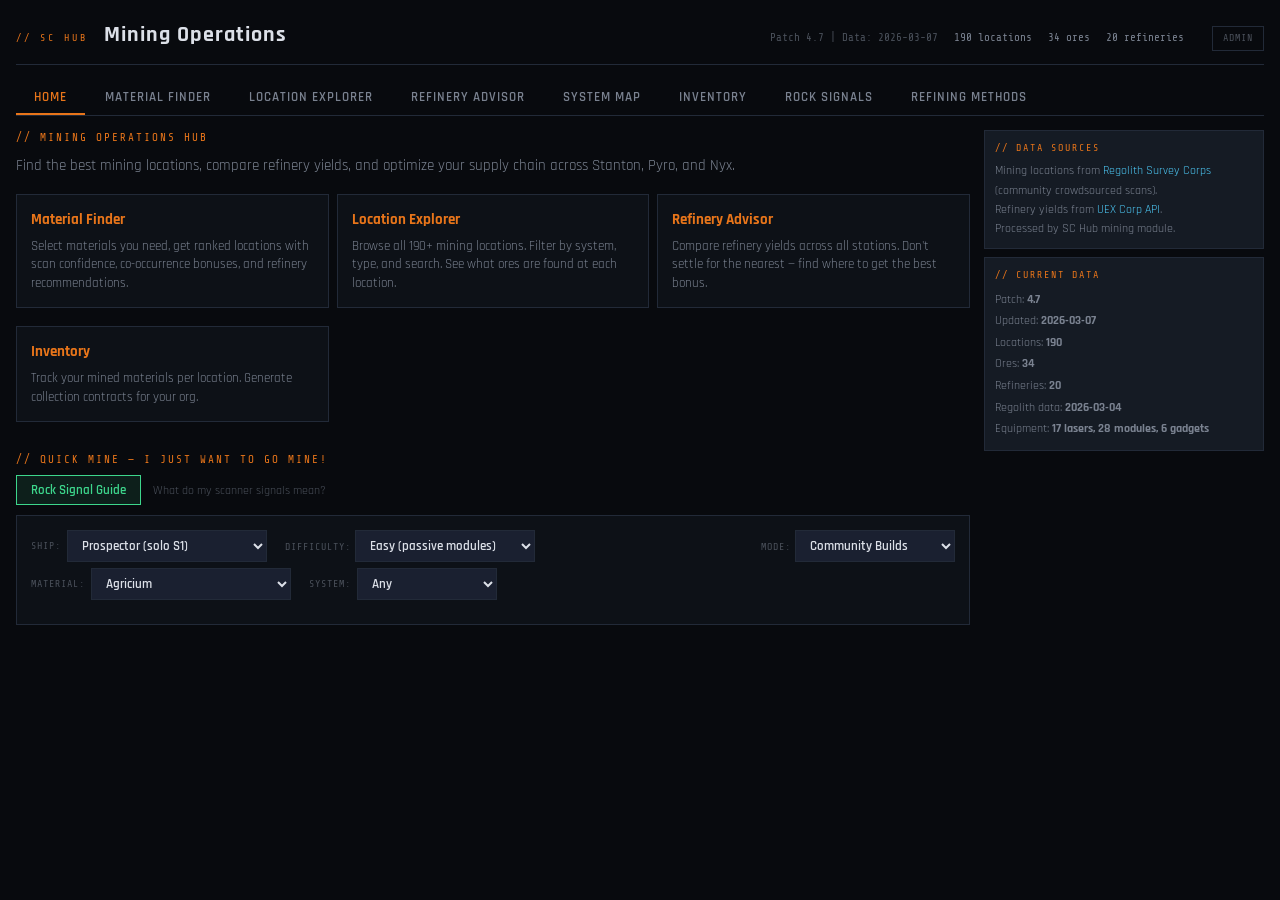
==== index.html @ fb472694 "Add files via upload" ====
<!DOCTYPE html>
<html lang="en">
<head>
<meta charset="UTF-8">
<meta name="viewport" content="width=device-width, initial-scale=1.0">
<title>SC Hub — Mining Operations</title>
<link href="https://fonts.googleapis.com/css2?family=Rajdhani:wght@400;500;600;700&family=Share+Tech+Mono&display=swap" rel="stylesheet">
<link rel="icon" type="image/svg+xml" href="favicon.svg">
<link rel="stylesheet" href="css/style.css">
</head>
<body>
<div class="app">
  <div class="header">
    <span class="header-tag">// SC Hub</span>
    <span class="header-title">Mining Operations</span>
    <span id="header-patch" class="header-patch"></span>
    <div id="header-stats" class="header-stats"></div>
    <a href="admin/admin.html" class="header-admin" style="font-family:'Share Tech Mono',monospace;font-size:10px;color:var(--text-dim);letter-spacing:1px;text-transform:uppercase;margin-left:12px;padding:4px 10px;border:1px solid var(--border);transition:all .15s" onmouseover="this.style.borderColor='var(--accent)';this.style.color='var(--accent)'" onmouseout="this.style.borderColor='var(--border)';this.style.color='var(--text-dim)'">Admin</a>
  </div>

  <div class="nav" id="nav">
    <button class="nav-btn active" data-tab="welcome">Home</button>
    <button class="nav-btn" data-tab="finder">Material Finder</button>
    <button class="nav-btn" data-tab="location">Location Explorer</button>
    <button class="nav-btn" data-tab="refinery">Refinery Advisor</button>
    <button class="nav-btn" data-tab="map">System Map</button>
    <button class="nav-btn" data-tab="inventory">Inventory</button>
    <button class="nav-btn" data-tab="signals">Rock Signals</button>
    <button class="nav-btn" data-tab="methods">Refining Methods</button>
  </div>

  <div id="loading" class="loading">Loading mining_data.json...</div>
  <div id="error" style="display:none"></div>

  <!-- WELCOME / INTRO -->
  <div id="panel-welcome" class="panel active">
    <div class="welcome-grid">
      <div class="welcome-main">
        <div class="section-title">// Mining Operations Hub</div>
        <p class="welcome-text">Find the best mining locations, compare refinery yields, and optimize your supply chain across Stanton, Pyro, and Nyx.</p>

        <div class="welcome-cards">
          <div class="card welcome-card" onclick="switchTab('finder')">
            <div class="card-title" style="color:var(--accent)">Material Finder</div>
            <div style="color:var(--text-secondary);font-size:13px">Select materials you need, get ranked locations with scan confidence, co-occurrence bonuses, and refinery recommendations.</div>
          </div>
          <div class="card welcome-card" onclick="switchTab('location')">
            <div class="card-title" style="color:var(--accent)">Location Explorer</div>
            <div style="color:var(--text-secondary);font-size:13px">Browse all 190+ mining locations. Filter by system, type, and search. See what ores are found at each location.</div>
          </div>
          <div class="card welcome-card" onclick="switchTab('refinery')">
            <div class="card-title" style="color:var(--accent)">Refinery Advisor</div>
            <div style="color:var(--text-secondary);font-size:13px">Compare refinery yields across all stations. Don't settle for the nearest — find where to get the best bonus.</div>
          </div>
          <div class="card welcome-card" onclick="switchTab('inventory')">
            <div class="card-title" style="color:var(--accent)">Inventory</div>
            <div style="color:var(--text-secondary);font-size:13px">Track your mined materials per location. Generate collection contracts for your org.</div>
          </div>
        </div>

        <div class="section-title" style="margin-top:20px">// Quick Mine — I just want to go mine!</div>
        <div style="margin-bottom:10px">
          <button class="chip green" onclick="showSignalGuide()" style="font-size:13px;padding:6px 14px">Rock Signal Guide</button>
          <span style="color:var(--text-dim);font-size:12px;margin-left:8px">What do my scanner signals mean?</span>
        </div>
        <div class="card" id="dummy-miner">
          <div class="filter-row" style="margin-bottom:6px">
            <span class="filter-label">Ship:</span>
            <select id="dm-ship" style="width:200px" onchange="dmShipChanged()"></select>
            <span id="dm-crew-wrap" style="display:none">
              <span class="filter-label" style="margin-left:12px">Crew:</span>
              <select id="dm-crew" style="width:110px" onchange="runDummyMiner()"></select>
            </span>
            <span id="dm-diff-wrap">
              <span class="filter-label" style="margin-left:12px">Difficulty:</span>
              <select id="dm-diff" style="width:180px" onchange="runDummyMiner()"></select>
            </span>
            <span id="dm-mode-wrap" style="margin-left:auto">
              <span class="filter-label">Mode:</span>
              <select id="dm-mode" style="width:160px" onchange="dmModeChanged()">
                <option value="community">Community Builds</option>
                <option value="optimized">Optimized for Ore</option>
              </select>
            </span>
          </div>
          <div class="filter-row">
            <span class="filter-label">Material:</span>
            <select id="dm-ore" style="width:200px" onchange="runDummyMiner()"><option value="">Pick one...</option></select>
            <span class="filter-label" style="margin-left:12px">System:</span>
            <select id="dm-system" style="width:140px" onchange="runDummyMiner()">
              <option value="all">Any</option>
              <option value="Stanton">Stanton</option>
              <option value="Pyro">Pyro</option>
              <option value="Nyx">Nyx</option>
            </select>
          </div>
          <div id="dm-result"></div>
        </div>
      </div>
      <div class="welcome-sidebar">
        <div class="map-info-card">
          <div class="map-info-title">// Data Sources</div>
          <div style="font-size:12px;color:var(--text-secondary);line-height:1.6">
            Mining locations from <a href="https://regolith.rocks" target="_blank">Regolith Survey Corps</a> (community crowdsourced scans).<br>
            Refinery yields from <a href="https://uexcorp.space" target="_blank">UEX Corp API</a>.<br>
            Processed by SC Hub mining module.
          </div>
        </div>
        <div class="map-info-card" id="welcome-stats"></div>
      </div>
    </div>
  </div>

  <!-- MATERIAL FINDER -->
  <div id="panel-finder" class="panel">
    <div class="finder-grid">
      <div class="finder-sidebar">
        <div class="section-title">// Select Materials</div>
        <div class="filter-row">
          <span class="filter-label">System:</span>
          <div id="finder-system-chips" class="chip-group"></div>
        </div>
        <div class="filter-row">
          <span class="filter-label">Method:</span>
          <div id="finder-method-chips" class="chip-group"></div>
        </div>
        <div class="filter-row">
          <span class="filter-label">Refinery:</span>
          <div id="finder-ref-chips" class="chip-group"></div>
        </div>
        <div id="finder-ore-list"></div>
      </div>
      <div class="finder-main">
        <div id="finder-results"></div>
      </div>
    </div>
  </div>

  <!-- LOCATION EXPLORER -->
  <div id="panel-location" class="panel">
    <div class="filter-row">
      <span class="filter-label">System:</span>
      <div id="loc-system-chips" class="chip-group"></div>
      <span class="filter-label" style="margin-left:12px">Type:</span>
      <div id="loc-type-chips" class="chip-group"></div>
    </div>
    <div class="filter-row">
      <span class="filter-label">Search:</span>
      <input type="text" id="loc-search" placeholder="Location name..." style="width:200px">
    </div>
    <div id="loc-results"></div>
  </div>

  <!-- REFINERY ADVISOR -->
  <div id="panel-refinery" class="panel">
    <div class="filter-row">
      <span class="filter-label">Material:</span>
      <select id="ref-ore-select" style="width:220px"><option value="">Select ore...</option></select>
      <span class="filter-label" style="margin-left:12px">System:</span>
      <div id="ref-system-chips" class="chip-group"></div>
    </div>
    <div id="ref-results"></div>
  </div>

  <!-- SYSTEM MAP -->
  <div id="panel-map" class="panel">
    <div class="map-tabs" id="map-tabs">
      <div class="map-tab active" data-sys="Stanton">Stanton</div>
      <div class="map-tab" data-sys="Pyro">Pyro</div>
      <div class="map-tab" data-sys="Nyx">Nyx</div>
    </div>
    <div class="map-layout">
      <div class="map-container">
        <canvas id="map-canvas" class="map-canvas"></canvas>
        <div id="map-tooltip" class="map-tooltip"></div>
      </div>
      <div class="map-sidebar">
        <div class="map-info-card">
          <div class="map-info-title">// Legend</div>
          <div class="map-legend" style="flex-direction:column;gap:4px">
            <div class="map-legend-item"><div class="map-legend-dot" style="background:#f0c040"></div> Star</div>
            <div class="map-legend-item"><div class="map-legend-dot" style="background:#4dc9f6"></div> Planet (hover for moons &amp; ores)</div>
            <div class="map-legend-item"><div class="map-legend-dot" style="background:var(--accent);width:7px;height:7px;border-radius:0;transform:rotate(45deg)"></div> Lagrange Point</div>
            <div class="map-legend-item"><div class="map-legend-dot" style="background:#3dd68c"></div> Refinery Station</div>
            <div class="map-legend-item"><div class="map-legend-dot" style="background:#9b7edb"></div> Jump Gate</div>
            <div class="map-legend-item"><div class="map-legend-dot" style="background:rgba(232,117,26,0.4);width:20px;height:6px;border-radius:3px"></div> Ring / Belt</div>
          </div>
        </div>
        <div class="map-info-card" id="map-system-info"></div>
      </div>
    </div>
  </div>

  <!-- INVENTORY -->
  <div id="panel-inventory" class="panel">
    <div class="section-title">// Mining Inventory</div>
    <div class="inv-layout">
      <div class="inv-main">
        <div class="filter-row">
          <button class="chip active" id="inv-view-ore" onclick="setInvView('ore')">By Ore</button>
          <button class="chip" id="inv-view-loc" onclick="setInvView('location')">By Location</button>
          <button class="chip" id="inv-view-collected" onclick="setInvView('collected')">Collected</button>
          <span style="margin-left:auto"></span>
          <button class="chip green" onclick="showAddEntry()">+ Add Entry</button>
          <button class="chip" onclick="clearInventory()">Clear All</button>
        </div>
        <div id="inv-add-form" style="display:none"></div>
        <div id="inv-table"></div>
      </div>
      <div class="inv-sidebar">
        <div class="map-info-card">
          <div class="map-info-title">// Collection</div>
          <div style="font-size:12px;color:var(--text-secondary);margin-bottom:6px">Select items to collect, then export.</div>
          <div id="inv-collect-summary" style="margin-bottom:8px"></div>
          <div style="display:flex;flex-direction:column;gap:6px">
            <button class="chip" onclick="exportCollectionText()" style="width:100%;text-align:center">Collection Contract</button>
            <button class="chip" onclick="exportJSON()" style="width:100%;text-align:center">JSON (Crafting)</button>
            <button class="chip" onclick="exportDiscord()" style="width:100%;text-align:center">Discord Format</button>
          </div>
        </div>
        <div class="map-info-card" id="inv-summary"></div>
        <div id="inv-export-output" style="display:none" class="map-info-card">
          <div class="map-info-title">// Export</div>
          <textarea id="inv-export-text" readonly style="width:100%;height:180px;background:var(--bg-input);color:var(--text-primary);border:1px solid var(--border);font-family:'Share Tech Mono',monospace;font-size:11px;padding:8px;resize:vertical"></textarea>
          <button class="chip" onclick="copyExport()" style="margin-top:6px;width:100%;text-align:center">Copy to Clipboard</button>
        </div>
      </div>
    </div>
  </div>

  <!-- ROCK SIGNALS -->
  <div id="panel-signals" class="panel">
    <div class="section-title">// Rock Signal Guide</div>
    <div style="font-size:13px;color:var(--text-secondary);margin-bottom:10px;line-height:1.6">
      When you ping in your mining ship, each return signal corresponds to a rock type. The <strong>mass</strong> (signal strength), <strong>instability</strong>, and <strong>resistance</strong> help identify the rock before you reach it.
    </div>
    <div class="filter-row" id="sg-system-chips"></div>
    <div id="signal-tab-content"></div>
  </div>

  <!-- REFINING METHODS -->
  <div id="panel-methods" class="panel">
    <div class="section-title">// Refining Methods</div>
    <div id="methods-grid" class="method-grid"></div>
  </div>
</div>

<!-- SIGNAL GUIDE MODAL -->
<div id="signal-modal" style="display:none;position:fixed;inset:0;background:rgba(0,0,0,0.8);z-index:100;overflow-y:auto;padding:20px" onclick="if(event.target===this)this.style.display='none'">
  <div style="max-width:900px;margin:20px auto;background:var(--bg-panel);border:1px solid var(--border);padding:20px;">
    <div style="display:flex;justify-content:space-between;align-items:center;margin-bottom:12px">
      <div class="section-title" style="margin:0">// Rock Signal Guide</div>
      <button class="chip" onclick="document.getElementById('signal-modal').style.display='none'">Close</button>
    </div>
    <div style="font-size:12px;color:var(--text-secondary);margin-bottom:12px;line-height:1.6">
      When you ping in your mining ship, each return signal corresponds to a rock type. The <strong>mass</strong> (signal strength), <strong>instability</strong>, and <strong>resistance</strong> values help identify what you're looking at before you fly to it. Higher mass = bigger signal on scanner.
    </div>
    <div class="filter-row" style="margin-bottom:8px">
      <span class="filter-label">System:</span>
      <button class="chip active" data-sg="Stanton" onclick="renderSignalGuide('Stanton',this)">Stanton</button>
      <button class="chip" data-sg="Pyro" onclick="renderSignalGuide('Pyro',this)">Pyro</button>
      <button class="chip" data-sg="Nyx" onclick="renderSignalGuide('Nyx',this)">Nyx</button>
    </div>
    <div id="signal-guide-content"></div>
  </div>
</div>

<!-- SIGNAL TOOLTIP (floating, positioned by JS) -->
<div id="sig-tooltip" class="sig-tooltip"></div>

<script src="js/app.js"></script>
</body>
</html>
---- css/style.css ----
:root {
  --bg-deep: #080a0e;
  --bg-panel: #0d1117;
  --bg-card: #151b24;
  --bg-input: #1a2030;
  --bg-hover: #1e2738;
  --border: #222a38;
  --border-bright: #2e3a4e;
  --text-primary: #dce0e8;
  --text-secondary: #7a8290;
  --text-dim: #4a505a;
  --accent: #e8751a;
  --accent-dim: rgba(232,117,26,0.12);
  --accent-bright: #ff9030;
  --green: #3dd68c;
  --green-dim: rgba(61,214,140,0.10);
  --red: #e84040;
  --red-dim: rgba(232,64,64,0.10);
  --cyan: #4dc9f6;
  --cyan-dim: rgba(77,201,246,0.10);
  --yellow: #f0c040;
  --yellow-dim: rgba(240,192,64,0.10);
  --purple: #9b7edb;
}

* { margin:0; padding:0; box-sizing:border-box; }
html { font-size: 14px; }
body { background: var(--bg-deep); color: var(--text-primary); font-family:'Rajdhani',sans-serif; line-height:1.45; min-height:100vh; }
a { color: var(--cyan); text-decoration:none; }

/* === LAYOUT === */
.app { max-width:1440px; margin:0 auto; padding:12px 16px; }
.header { display:flex; align-items:baseline; gap:16px; padding:8px 0 12px; border-bottom:1px solid var(--border); margin-bottom:16px; flex-wrap:wrap; }
.header-tag { font-family:'Share Tech Mono',monospace; font-size:10px; color:var(--accent); letter-spacing:3px; text-transform:uppercase; }
.header-title { font-size:22px; font-weight:700; letter-spacing:1px; }
.header-patch { font-family:'Share Tech Mono',monospace; font-size:11px; color:var(--text-dim); margin-left:auto; }
.header-stats { display:flex; gap:16px; font-family:'Share Tech Mono',monospace; font-size:11px; color:var(--text-secondary); }

/* === NAV TABS === */
.nav { display:flex; gap:2px; border-bottom:1px solid var(--border); margin-bottom:14px; }
.nav-btn { padding:8px 18px; background:none; border:none; color:var(--text-secondary); font-family:'Rajdhani',sans-serif; font-size:13px; font-weight:600; letter-spacing:1px; text-transform:uppercase; cursor:pointer; border-bottom:2px solid transparent; transition:all .15s; }
.nav-btn:hover { color:var(--text-primary); }
.nav-btn.active { color:var(--accent); border-bottom-color:var(--accent); }

/* === PANELS === */
.panel { display:none; }
.panel.active { display:block; }
.section-title { font-family:'Share Tech Mono',monospace; font-size:11px; color:var(--accent); letter-spacing:2px; text-transform:uppercase; margin-bottom:8px; }

/* === CARDS & PANELS === */
.card { background:var(--bg-panel); border:1px solid var(--border); padding:14px; margin-bottom:10px; }
.card-title { font-size:15px; font-weight:700; margin-bottom:6px; }
.card-row { display:flex; gap:6px; align-items:center; font-size:13px; margin-bottom:3px; }

/* === INPUTS === */
.select-wrap { position:relative; }
select, input[type="text"] { background:var(--bg-input); color:var(--text-primary); border:1px solid var(--border); padding:6px 10px; font-family:'Rajdhani',sans-serif; font-size:13px; font-weight:600; outline:none; width:100%; }
select:focus, input:focus { border-color:var(--accent); }
.chip-group { display:flex; flex-wrap:wrap; gap:4px; margin-bottom:10px; }
.chip { padding:3px 10px; border:1px solid var(--border); background:var(--bg-card); color:var(--text-secondary); font-family:'Rajdhani',sans-serif; font-size:12px; font-weight:600; cursor:pointer; transition:all .12s; user-select:none; }
.chip:hover { border-color:var(--text-secondary); }
.chip.active { background:var(--accent-dim); border-color:var(--accent); color:var(--accent); }
.chip.green { background:var(--green-dim); border-color:var(--green); color:var(--green); }
.chip.red { background:var(--red-dim); border-color:var(--red); color:var(--red); }

/* === TABLE === */
.tbl-wrap { overflow-x:auto; }
table { width:100%; border-collapse:collapse; font-size:13px; }
th, td { padding:8px 10px; border:1px solid var(--border); }
th { background:var(--bg-card); font-family:'Share Tech Mono',monospace; font-size:10px; color:var(--accent); letter-spacing:1px; text-transform:uppercase; text-align:center; position:sticky; top:0; z-index:2; white-space:nowrap; }
td { background:var(--bg-panel); text-align:center; }
th:first-child, td:first-child { text-align:left; white-space:nowrap; font-weight:600; }
tr:hover td { background:var(--bg-hover); }

/* === MONOSPACE VALUES === */
.mono { font-family:'Share Tech Mono',monospace; font-size:12px; }
.v-pos { color:var(--green); }
.v-neg { color:var(--red); }
.v-zero { color:var(--text-dim); }
.v-na { color:var(--text-dim); font-size:11px; }
.v-warn { color:var(--yellow); }

/* === TAGS === */
.tag { display:inline-block; padding:1px 7px; font-family:'Share Tech Mono',monospace; font-size:10px; letter-spacing:1px; text-transform:uppercase; }
.tag-best { background:var(--green-dim); color:var(--green); border:1px solid rgba(61,214,140,0.25); }
.tag-worst { background:var(--red-dim); color:var(--red); border:1px solid rgba(232,64,64,0.25); }
.tag-ship { background:var(--cyan-dim); color:var(--cyan); border:1px solid rgba(77,201,246,0.25); }
.tag-roc { background:var(--yellow-dim); color:var(--yellow); border:1px solid rgba(240,192,64,0.25); }
.tag-hand { background:rgba(155,126,219,0.15); color:var(--purple); border:1px solid rgba(155,126,219,0.25); }
.tag-vehicle { background:rgba(232,117,26,0.15); color:var(--accent); border:1px solid rgba(232,117,26,0.25); }
.tag-system { padding:2px 8px; font-size:10px; }
.tag-stanton { background:rgba(77,201,246,0.12); color:var(--cyan); border:1px solid rgba(77,201,246,0.25); }
.tag-pyro { background:var(--red-dim); color:var(--red); border:1px solid rgba(232,64,64,0.25); }
.tag-nyx { background:rgba(155,126,219,0.12); color:var(--purple); border:1px solid rgba(155,126,219,0.25); }

/* === PROBABILITY BAR === */
.prob-bar { display:inline-flex; align-items:center; gap:6px; min-width:140px; }
.prob-track { width:80px; height:6px; background:var(--bg-input); position:relative; overflow:hidden; }
.prob-fill { height:100%; position:absolute; left:0; top:0; }
.prob-high { background:var(--green); }
.prob-med { background:var(--accent); }
.prob-low { background:var(--text-dim); }

/* === INSIGHT BOX === */
.insight { background:var(--bg-card); border-left:3px solid var(--accent); padding:10px 14px; margin:10px 0; font-size:13px; }
.insight-title { font-family:'Share Tech Mono',monospace; font-size:10px; color:var(--accent); letter-spacing:2px; text-transform:uppercase; margin-bottom:4px; }
.insight .highlight { color:var(--green); font-weight:700; }
.insight .warn { color:var(--yellow); }

/* === FINDER LAYOUT === */
.finder-grid { display:grid; grid-template-columns:280px 1fr; gap:14px; }
.finder-sidebar { }
.finder-main { }
@media (max-width:800px) { .finder-grid { grid-template-columns:1fr; } }

/* === ALSO FOUND === */
.also-list { display:flex; flex-wrap:wrap; gap:3px; }
.also-chip { font-family:'Share Tech Mono',monospace; font-size:10px; padding:1px 5px 4px; background:var(--bg-input); color:var(--text-secondary); border:1px solid var(--border); border-bottom:2px solid var(--border); position:relative; overflow:hidden; }
.also-chip::after { content:''; position:absolute; bottom:0; left:0; height:2px; width:var(--conf-w, 0%); background:var(--conf-c, var(--text-dim)); }

/* === REFINERY COMPARE === */
.ref-compare { display:grid; grid-template-columns:1fr 1fr; gap:10px; margin:10px 0; }
.ref-box { padding:10px 14px; border:1px solid var(--border); }
.ref-box.best { border-color:var(--green); background:var(--green-dim); }
.ref-box.nearest { border-color:var(--text-dim); background:var(--bg-card); }
.ref-label { font-family:'Share Tech Mono',monospace; font-size:10px; color:var(--text-dim); letter-spacing:1px; text-transform:uppercase; margin-bottom:4px; }
.ref-name { font-size:14px; font-weight:700; }
.ref-yield { font-family:'Share Tech Mono',monospace; font-size:18px; font-weight:700; }

/* === LOADING === */
.loading { text-align:center; padding:60px; color:var(--accent); font-size:15px; }
.error-box { background:var(--red-dim); border:1px solid var(--red); padding:20px; text-align:center; margin:40px 0; }
.error-box h3 { color:var(--red); margin-bottom:8px; }
.error-box code { display:block; margin-top:10px; font-family:'Share Tech Mono',monospace; font-size:12px; color:var(--text-secondary); background:var(--bg-input); padding:10px; }

/* === METHOD CARDS === */
.method-grid { display:grid; grid-template-columns:repeat(auto-fill, minmax(260px, 1fr)); gap:8px; }
.method-card { background:var(--bg-card); border:1px solid var(--border); padding:12px; }
.method-name { font-size:15px; font-weight:700; margin-bottom:6px; }
.method-stat { font-family:'Share Tech Mono',monospace; font-size:12px; color:var(--text-secondary); display:flex; gap:4px; align-items:center; margin-bottom:2px; }
.method-stat .bar { display:inline-flex; gap:2px; }
.method-stat .pip { width:10px; height:10px; border:1px solid var(--border); }
.method-stat .pip.on { background:var(--accent); border-color:var(--accent); }

/* === FILTER ROW === */
.filter-row { display:flex; gap:6px; align-items:center; flex-wrap:wrap; margin-bottom:10px; }
.filter-label { font-family:'Share Tech Mono',monospace; font-size:10px; color:var(--text-dim); letter-spacing:1px; text-transform:uppercase; }

/* === SYSTEM MAP === */
.map-layout { display:grid; grid-template-columns:1fr 300px; gap:14px; }
@media (max-width:900px) { .map-layout { grid-template-columns:1fr; } }
.map-container { position:relative; }
.map-canvas { display:block; background:var(--bg-panel); border:1px solid var(--border); cursor:crosshair; aspect-ratio:1/1; max-width:1100px; }
.map-sidebar { display:flex; flex-direction:column; gap:8px; }
.map-tabs { display:flex; gap:2px; margin-bottom:8px; }
.map-tab { padding:6px 16px; background:var(--bg-card); border:1px solid var(--border); color:var(--text-secondary); font-family:'Rajdhani',sans-serif; font-size:13px; font-weight:600; cursor:pointer; transition:all .12s; }
.map-tab:hover { border-color:var(--text-secondary); }
.map-tab.active { border-color:var(--accent); color:var(--accent); background:var(--accent-dim); }
.map-tooltip { position:absolute; background:var(--bg-card); border:1px solid var(--border-bright); padding:8px 12px; pointer-events:none; display:none; z-index:10; max-width:300px; font-size:12px; }
.map-tooltip .tt-title { font-weight:700; font-size:14px; margin-bottom:4px; }
.map-tooltip .tt-sub { font-size:11px; color:var(--text-dim); margin-bottom:4px; }
.map-tooltip .tt-row { font-family:'Share Tech Mono',monospace; font-size:11px; color:var(--text-secondary); margin-bottom:1px; }
.map-tooltip .tt-ore { display:inline-block; padding:0 4px; margin:1px; font-family:'Share Tech Mono',monospace; font-size:10px; border-bottom:2px solid; }
.map-info-card { background:var(--bg-card); border:1px solid var(--border); padding:10px; }
.map-info-title { font-family:'Share Tech Mono',monospace; font-size:10px; color:var(--accent); letter-spacing:2px; text-transform:uppercase; margin-bottom:6px; }
.map-legend { display:flex; gap:10px; flex-wrap:wrap; font-family:'Share Tech Mono',monospace; font-size:10px; color:var(--text-dim); }
.map-legend-item { display:flex; align-items:center; gap:3px; }
.map-legend-dot { width:8px; height:8px; border-radius:50%; }

/* === REFINERY DELTA === */
.delta-box { display:inline-flex; align-items:center; gap:6px; padding:4px 10px; background:var(--bg-card); border:1px solid var(--border); margin:5px 0 2px; font-size:12px; }
.delta-arrow { color:var(--accent); font-weight:700; }
.delta-gain { color:var(--green); font-weight:700; font-family:'Share Tech Mono',monospace; }

/* === LOCATION MAP BUTTON (Finder rows) === */
.loc-map-btn { color:var(--text-dim); cursor:pointer; font-size:14px; transition:color .12s; vertical-align:middle; }
.loc-map-btn:hover { color:var(--cyan); }

/* === INLINE MAP (under finder row) === */
.inline-map-layout { display:flex; gap:14px; align-items:flex-start; padding:10px; background:var(--bg-card); }
.inline-map-canvas-wrap { flex-shrink:0; line-height:0; }
.inline-map-canvas-wrap canvas { display:block; background:var(--bg-deep); border:1px solid var(--border); }
.inline-map-info { flex:1; min-width:160px; font-size:13px; line-height:1.5; padding-top:4px; }
#finder-inline-map td { background:var(--bg-card) !important; }
@media (max-width:700px) {
  .inline-map-layout { flex-direction:column; }
  .inline-map-canvas-wrap canvas { width:100% !important; height:auto !important; }
}

/* === INVENTORY === */
.inv-layout { display:grid; grid-template-columns:1fr 280px; gap:14px; }
@media (max-width:800px) { .inv-layout { grid-template-columns:1fr; } }
.inv-main { }
.inv-sidebar { display:flex; flex-direction:column; gap:8px; }
.inv-form { background:var(--bg-card); border:1px solid var(--border); padding:12px; margin-bottom:10px; }
.inv-form-row { display:flex; gap:8px; align-items:center; margin-bottom:6px; flex-wrap:wrap; }
.inv-form-row label { font-family:'Share Tech Mono',monospace; font-size:10px; color:var(--text-dim); letter-spacing:1px; text-transform:uppercase; min-width:70px; }
.inv-form-row select, .inv-form-row input { background:var(--bg-input); color:var(--text-primary); border:1px solid var(--border); padding:5px 8px; font-family:'Rajdhani',sans-serif; font-size:13px; font-weight:600; }
.inv-form-row input[type="number"] { width:80px; }
.inv-row-actions { display:flex; gap:4px; }
.inv-row-actions button { background:none; border:1px solid var(--border); color:var(--text-secondary); font-size:11px; padding:2px 6px; cursor:pointer; font-family:'Share Tech Mono',monospace; }
.inv-row-actions button:hover { border-color:var(--accent); color:var(--accent); }
.inv-row-actions button.del:hover { border-color:var(--red); color:var(--red); }
.inv-group-header { background:var(--bg-card); border:1px solid var(--border); padding:6px 10px; font-weight:700; font-size:14px; display:flex; align-items:center; gap:8px; margin-top:8px; }
.inv-group-header .total { font-family:'Share Tech Mono',monospace; font-size:12px; color:var(--accent); margin-left:auto; }
.inv-collect { width:70px; background:var(--bg-input); color:var(--text-primary); border:1px solid var(--border); padding:3px 6px; font-family:'Share Tech Mono',monospace; font-size:12px; text-align:center; }
.inv-collect:focus { border-color:var(--accent); }

/* === WELCOME === */
.welcome-grid { display:grid; grid-template-columns:1fr 280px; gap:14px; }
@media (max-width:800px) { .welcome-grid { grid-template-columns:1fr; } }
.welcome-text { color:var(--text-secondary); font-size:15px; margin-bottom:16px; line-height:1.6; }
.welcome-cards { display:grid; grid-template-columns:repeat(auto-fill, minmax(240px, 1fr)); gap:8px; }
.welcome-card { cursor:pointer; transition:border-color .15s; }
.welcome-card:hover { border-color:var(--accent); }
.welcome-sidebar { display:flex; flex-direction:column; gap:8px; }

/* === DUMMY MINER === */
#dm-result { margin-top:10px; }
.dm-row { display:flex; gap:14px; align-items:flex-start; margin-bottom:8px; flex-wrap:wrap; }
.dm-box { background:var(--bg-card); border:1px solid var(--border); padding:10px 14px; min-width:200px; flex:1; }
.dm-box-title { font-family:'Share Tech Mono',monospace; font-size:10px; color:var(--text-dim); letter-spacing:1px; text-transform:uppercase; margin-bottom:4px; }
.dm-box-value { font-size:16px; font-weight:700; }
.dm-box-sub { font-size:12px; color:var(--text-secondary); margin-top:2px; }

/* === SIGNAL GUIDE === */
.sg-table { width:100%; border-collapse:collapse; font-size:12px; }
.sg-table th { background:var(--bg-card); font-family:'Share Tech Mono',monospace; font-size:10px; color:var(--accent); letter-spacing:1px; text-transform:uppercase; padding:5px 8px; text-align:center; border:1px solid var(--border); }
.sg-table td { padding:5px 8px; border:1px solid var(--border); text-align:center; }
.sg-table td:first-child { text-align:left; font-weight:700; }
.sg-table tr:hover td { background:var(--bg-hover); }
.sg-range { font-family:'Share Tech Mono',monospace; font-size:11px; color:var(--text-secondary); }
.sg-med { color:var(--accent); font-weight:700; }

/* === SIGNAL TOOLTIP (Finder column headers) === */
.sig-icon { font-size:12px; color:var(--cyan); cursor:help; opacity:0.55; transition:opacity .15s; vertical-align:middle; margin-left:2px; }
.sig-icon:hover { opacity:1; }
.sig-tooltip { display:none; position:fixed; background:var(--bg-card); border:1px solid var(--border-bright); padding:8px 10px; z-index:50; min-width:240px; max-width:340px; font-size:12px; pointer-events:none; }
.sig-tt-title { font-family:'Share Tech Mono',monospace; font-size:9px; color:var(--accent); letter-spacing:1.5px; text-transform:uppercase; margin-bottom:4px; white-space:nowrap; }
.sig-tt-row { font-size:12px; color:var(--text-primary); margin-bottom:1px; display:flex; align-items:center; gap:5px; white-space:nowrap; }
.sig-tt-row strong { color:var(--text-primary); font-size:13px; min-width:64px; }
.sig-tt-hint { font-size:10px; color:var(--text-dim); margin-top:4px; font-style:italic; }
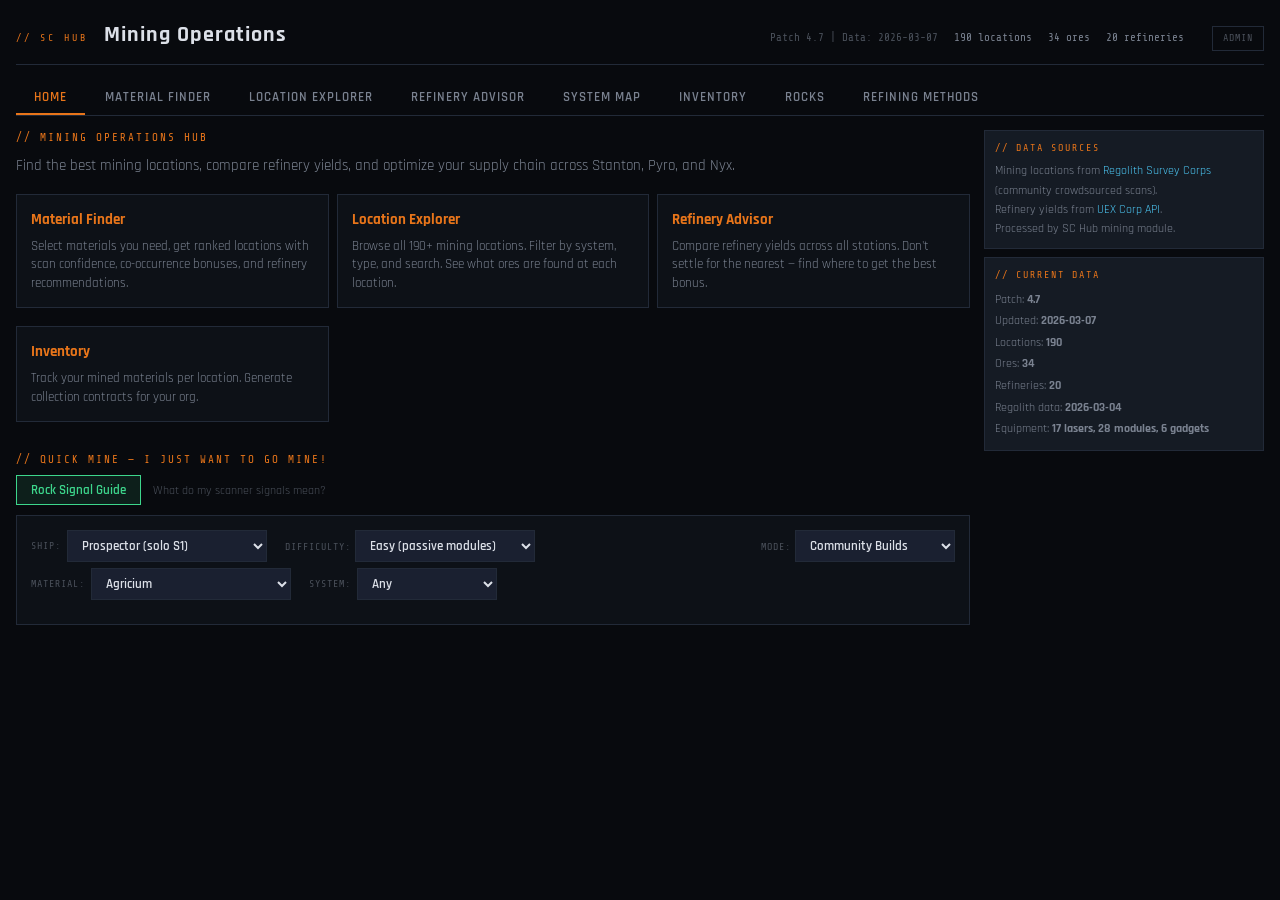
==== commit 40740639: "Add files via upload" ====
--- a/index.html
+++ b/index.html
@@ -25,7 +25,7 @@
     <button class="nav-btn" data-tab="refinery">Refinery Advisor</button>
     <button class="nav-btn" data-tab="map">System Map</button>
     <button class="nav-btn" data-tab="inventory">Inventory</button>
-    <button class="nav-btn" data-tab="signals">Rock Signals</button>
+    <button class="nav-btn" data-tab="signals">Rocks</button>
     <button class="nav-btn" data-tab="methods">Refining Methods</button>
   </div>
 
@@ -228,11 +228,11 @@
     </div>
   </div>
 
-  <!-- ROCK SIGNALS -->
+  <!-- ROCKS -->
   <div id="panel-signals" class="panel">
-    <div class="section-title">// Rock Signal Guide</div>
+    <div class="section-title">// Rock Guide</div>
     <div style="font-size:13px;color:var(--text-secondary);margin-bottom:10px;line-height:1.6">
-      When you ping in your mining ship, each return signal corresponds to a rock type. The <strong>mass</strong> (signal strength), <strong>instability</strong>, and <strong>resistance</strong> help identify the rock before you reach it.
+      The <strong>mass</strong> (signal strength), <strong>instability</strong>, and <strong>resistance</strong> help identify the rock after your scan it.
     </div>
     <div class="filter-row" id="sg-system-chips"></div>
     <div id="signal-tab-content"></div>
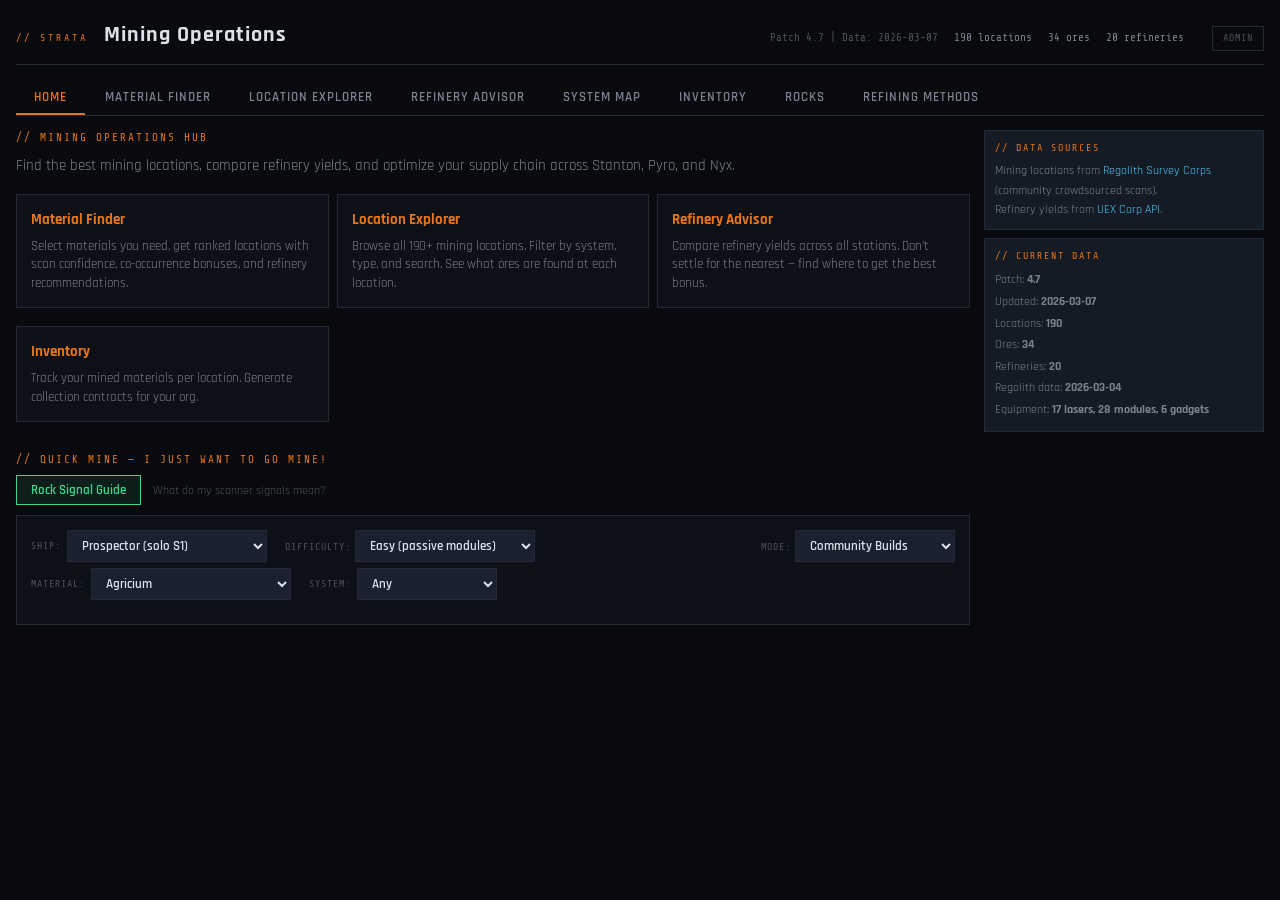
==== commit 3d84c1a8: "Add files via upload" ====
--- a/index.html
+++ b/index.html
@@ -3,7 +3,7 @@
 <head>
 <meta charset="UTF-8">
 <meta name="viewport" content="width=device-width, initial-scale=1.0">
-<title>SC Hub — Mining Operations</title>
+<title>Strata — Mining Operations</title>
 <link href="https://fonts.googleapis.com/css2?family=Rajdhani:wght@400;500;600;700&family=Share+Tech+Mono&display=swap" rel="stylesheet">
 <link rel="icon" type="image/svg+xml" href="favicon.svg">
 <link rel="stylesheet" href="css/style.css">
@@ -11,7 +11,7 @@
 <body>
 <div class="app">
   <div class="header">
-    <span class="header-tag">// SC Hub</span>
+    <span class="header-tag">// Strata</span>
     <span class="header-title">Mining Operations</span>
     <span id="header-patch" class="header-patch"></span>
     <div id="header-stats" class="header-stats"></div>
@@ -103,7 +103,6 @@
           <div style="font-size:12px;color:var(--text-secondary);line-height:1.6">
             Mining locations from <a href="https://regolith.rocks" target="_blank">Regolith Survey Corps</a> (community crowdsourced scans).<br>
             Refinery yields from <a href="https://uexcorp.space" target="_blank">UEX Corp API</a>.<br>
-            Processed by SC Hub mining module.
           </div>
         </div>
         <div class="map-info-card" id="welcome-stats"></div>
@@ -232,7 +231,7 @@
   <div id="panel-signals" class="panel">
     <div class="section-title">// Rock Guide</div>
     <div style="font-size:13px;color:var(--text-secondary);margin-bottom:10px;line-height:1.6">
-      The <strong>mass</strong> (signal strength), <strong>instability</strong>, and <strong>resistance</strong> help identify the rock after your scan it.
+      The <strong>mass</strong> (average), <strong>instability</strong>, and <strong>resistance</strong> help identify the rock after your scan it.
     </div>
     <div class="filter-row" id="sg-system-chips"></div>
     <div id="signal-tab-content"></div>
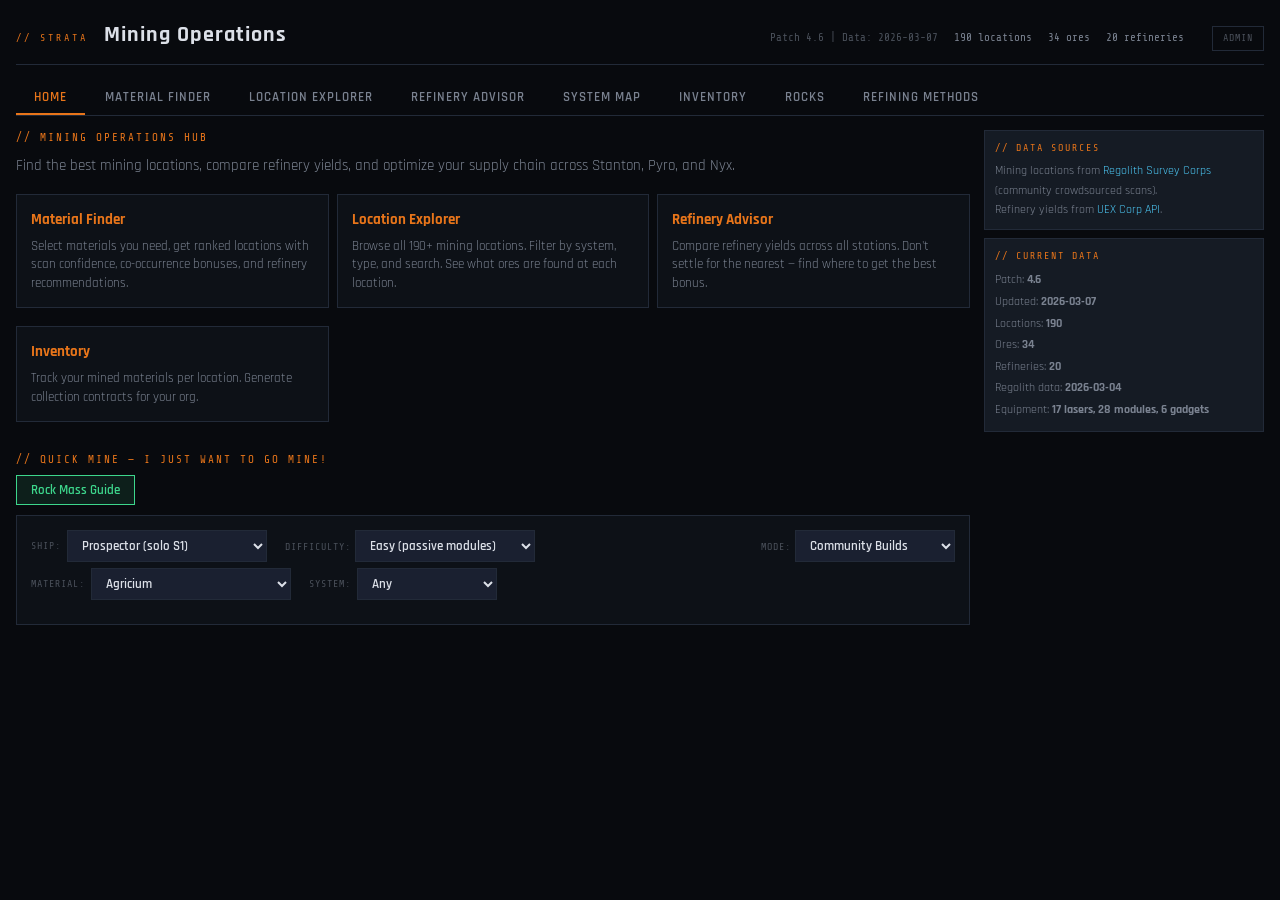
==== commit 8441eb91: "Add files via upload" ====
--- a/index.html
+++ b/index.html
@@ -60,8 +60,7 @@
 
         <div class="section-title" style="margin-top:20px">// Quick Mine — I just want to go mine!</div>
         <div style="margin-bottom:10px">
-          <button class="chip green" onclick="showSignalGuide()" style="font-size:13px;padding:6px 14px">Rock Signal Guide</button>
-          <span style="color:var(--text-dim);font-size:12px;margin-left:8px">What do my scanner signals mean?</span>
+          <button class="chip green" onclick="showSignalGuide()" style="font-size:13px;padding:6px 14px">Rock Mass Guide</button>
         </div>
         <div class="card" id="dummy-miner">
           <div class="filter-row" style="margin-bottom:6px">
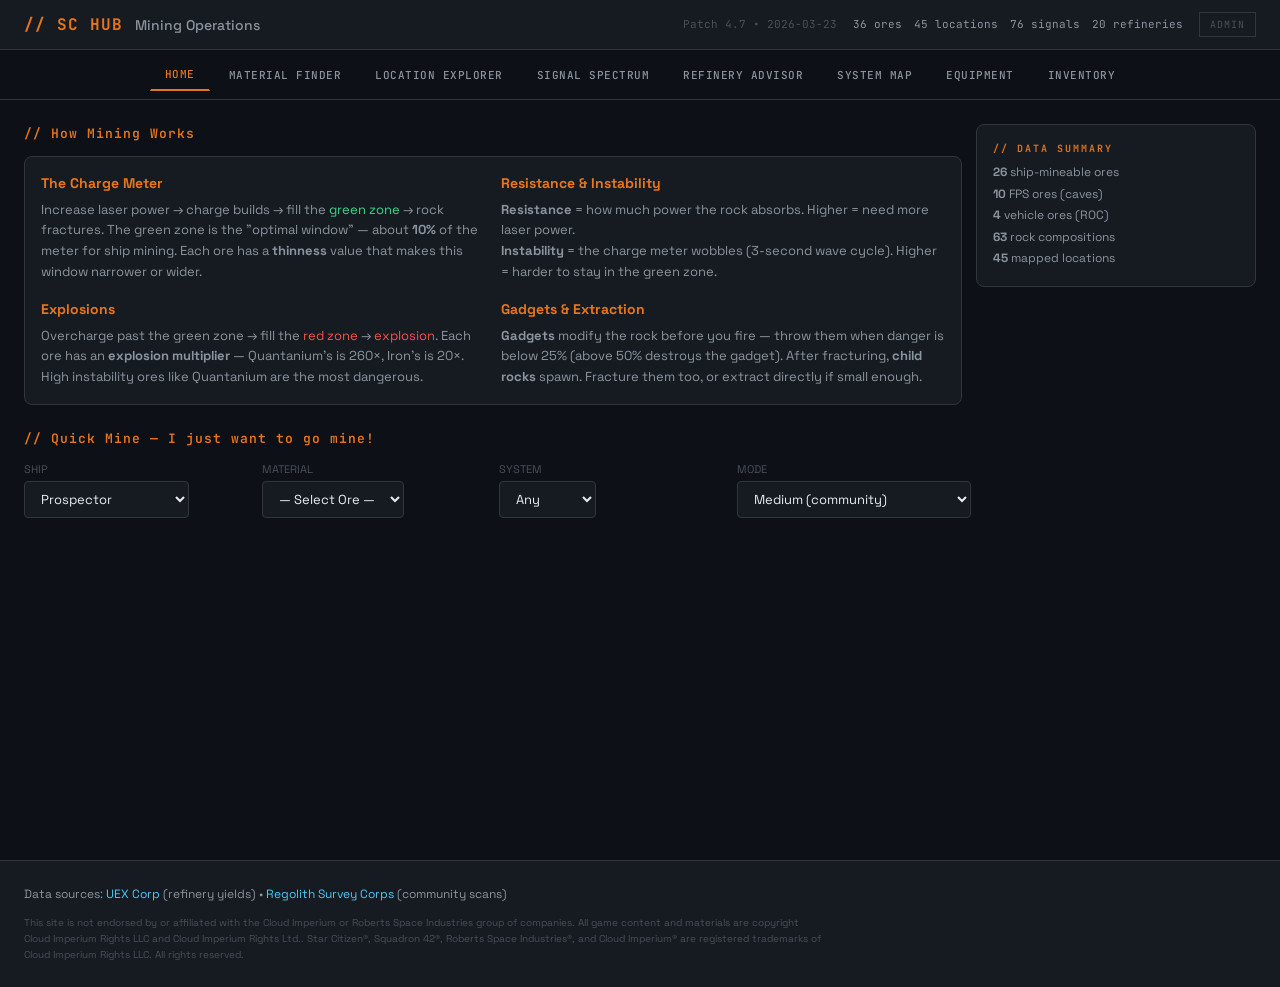
==== commit 7891c85e: "Add files via upload" ====
--- a/index.html
+++ b/index.html
@@ -1,271 +1,186 @@
 <!DOCTYPE html>
 <html lang="en">
 <head>
-<meta charset="UTF-8">
-<meta name="viewport" content="width=device-width, initial-scale=1.0">
-<title>Strata — Mining Operations</title>
-<link href="https://fonts.googleapis.com/css2?family=Rajdhani:wght@400;500;600;700&family=Share+Tech+Mono&display=swap" rel="stylesheet">
-<link rel="icon" type="image/svg+xml" href="favicon.svg">
-<link rel="stylesheet" href="css/style.css">
+  <meta charset="UTF-8">
+  <meta name="viewport" content="width=device-width, initial-scale=1.0">
+  <title>SC Hub — Mining Operations</title>
+  <link rel="icon" href="favicon.svg" type="image/svg+xml">
+  <link rel="preconnect" href="https://fonts.googleapis.com">
+  <link rel="preconnect" href="https://fonts.gstatic.com" crossorigin>
+  <link href="https://fonts.googleapis.com/css2?family=JetBrains+Mono:wght@400;500;600;700&family=Space+Grotesk:wght@400;500;600;700&display=swap" rel="stylesheet">
+  <link rel="stylesheet" href="css/style.css">
 </head>
 <body>
-<div class="app">
-  <div class="header">
-    <span class="header-tag">// Strata</span>
-    <span class="header-title">Mining Operations</span>
-    <span id="header-patch" class="header-patch"></span>
-    <div id="header-stats" class="header-stats"></div>
-    <a href="admin/admin.html" class="header-admin" style="font-family:'Share Tech Mono',monospace;font-size:10px;color:var(--text-dim);letter-spacing:1px;text-transform:uppercase;margin-left:12px;padding:4px 10px;border:1px solid var(--border);transition:all .15s" onmouseover="this.style.borderColor='var(--accent)';this.style.color='var(--accent)'" onmouseout="this.style.borderColor='var(--border)';this.style.color='var(--text-dim)'">Admin</a>
-  </div>
+  <!-- HEADER -->
+  <header class="site-header">
+    <div class="header-left">
+      <span class="logo">// SC HUB</span>
+      <span class="logo-sub">Mining Operations</span>
+    </div>
+    <div class="header-right">
+      <span id="header-patch" class="header-patch">Patch — • —</span>
+      <span id="header-stats" class="header-stats"></span>
+      <a href="admin/admin.html" class="admin-link">ADMIN</a>
+    </div>
+  </header>
 
-  <div class="nav" id="nav">
-    <button class="nav-btn active" data-tab="welcome">Home</button>
-    <button class="nav-btn" data-tab="finder">Material Finder</button>
-    <button class="nav-btn" data-tab="location">Location Explorer</button>
-    <button class="nav-btn" data-tab="refinery">Refinery Advisor</button>
-    <button class="nav-btn" data-tab="map">System Map</button>
-    <button class="nav-btn" data-tab="inventory">Inventory</button>
-    <button class="nav-btn" data-tab="signals">Rocks</button>
-    <button class="nav-btn" data-tab="methods">Refining Methods</button>
-  </div>
+  <!-- NAVIGATION -->
+  <nav id="nav" class="main-nav">
+    <button class="nav-btn active" data-tab="welcome">HOME</button>
+    <button class="nav-btn" data-tab="finder">MATERIAL FINDER</button>
+    <button class="nav-btn" data-tab="location">LOCATION EXPLORER</button>
+    <button class="nav-btn" data-tab="signals">SIGNAL SPECTRUM</button>
+    <button class="nav-btn" data-tab="refinery">REFINERY ADVISOR</button>
+    <button class="nav-btn" data-tab="map">SYSTEM MAP</button>
+    <button class="nav-btn" data-tab="equipment">EQUIPMENT</button>
+    <button class="nav-btn" data-tab="inventory">INVENTORY</button>
+  </nav>
 
-  <div id="loading" class="loading">Loading mining_data.json...</div>
-  <div id="error" style="display:none"></div>
+  <!-- MAIN CONTENT -->
+  <main class="main-content">
+    <!-- Loading State -->
+    <div id="loading" class="loading-state">
+      <div class="loading-spinner"></div>
+      <div>Loading mining data...</div>
+    </div>
 
-  <!-- WELCOME / INTRO -->
-  <div id="panel-welcome" class="panel active">
-    <div class="welcome-grid">
-      <div class="welcome-main">
-        <div class="section-title">// Mining Operations Hub</div>
-        <p class="welcome-text">Find the best mining locations, compare refinery yields, and optimize your supply chain across Stanton, Pyro, and Nyx.</p>
+    <!-- Error State -->
+    <div id="error" class="error-state" style="display:none"></div>
 
-        <div class="welcome-cards">
-          <div class="card welcome-card" onclick="switchTab('finder')">
-            <div class="card-title" style="color:var(--accent)">Material Finder</div>
-            <div style="color:var(--text-secondary);font-size:13px">Select materials you need, get ranked locations with scan confidence, co-occurrence bonuses, and refinery recommendations.</div>
+    <!-- HOME / WELCOME -->
+    <section id="panel-welcome" class="panel active">
+      <div class="welcome-grid">
+        <div class="welcome-main">
+          <div class="section-header">// How Mining Works</div>
+          <div id="mining-explainer" class="card"></div>
+          
+          <div id="quick-mine" style="margin-top:24px"></div>
+        </div>
+        <aside class="welcome-sidebar">
+          <div id="welcome-stats" class="card"></div>
+        </aside>
+      </div>
+    </section>
+
+    <!-- MATERIAL FINDER -->
+    <section id="panel-finder" class="panel">
+      <div class="finder-grid">
+        <div class="finder-sidebar">
+          <div class="section-title">// Select Materials</div>
+          <div class="filter-row">
+            <span class="filter-label">System:</span>
+            <div id="finder-system-chips" class="chip-group"></div>
           </div>
-          <div class="card welcome-card" onclick="switchTab('location')">
-            <div class="card-title" style="color:var(--accent)">Location Explorer</div>
-            <div style="color:var(--text-secondary);font-size:13px">Browse all 190+ mining locations. Filter by system, type, and search. See what ores are found at each location.</div>
+          <div class="filter-row">
+            <span class="filter-label">Method:</span>
+            <div id="finder-method-chips" class="chip-group"></div>
           </div>
-          <div class="card welcome-card" onclick="switchTab('refinery')">
-            <div class="card-title" style="color:var(--accent)">Refinery Advisor</div>
-            <div style="color:var(--text-secondary);font-size:13px">Compare refinery yields across all stations. Don't settle for the nearest — find where to get the best bonus.</div>
+          <div class="filter-row">
+            <span class="filter-label">Refinery:</span>
+            <div id="finder-ref-chips" class="chip-group"></div>
           </div>
-          <div class="card welcome-card" onclick="switchTab('inventory')">
-            <div class="card-title" style="color:var(--accent)">Inventory</div>
-            <div style="color:var(--text-secondary);font-size:13px">Track your mined materials per location. Generate collection contracts for your org.</div>
+          <div id="finder-mode-toggle" style="margin-bottom:8px"></div>
+          <div id="finder-ore-list"></div>
+        </div>
+        <div class="finder-main">
+          <div id="finder-results"></div>
+        </div>
+      </div>
+    </section>
+
+    <!-- LOCATION EXPLORER -->
+    <section id="panel-location" class="panel"></section>
+
+    <!-- SIGNAL SPECTRUM -->
+    <section id="panel-signals" class="panel"></section>
+
+    <!-- REFINERY ADVISOR -->
+    <section id="panel-refinery" class="panel"></section>
+
+    <!-- SYSTEM MAP -->
+    <section id="panel-map" class="panel">
+      <div class="map-tabs" id="map-tabs">
+        <div class="map-tab active" data-sys="Stanton">Stanton</div>
+        <div class="map-tab" data-sys="Pyro">Pyro</div>
+        <div class="map-tab" data-sys="Nyx">Nyx</div>
+      </div>
+      <div class="map-layout">
+        <div class="map-container">
+          <canvas id="map-canvas" class="map-canvas"></canvas>
+          <div id="map-tooltip" class="map-tooltip"></div>
+        </div>
+        <div class="map-sidebar">
+          <div class="map-info-card">
+            <div class="map-info-title">// Legend</div>
+            <div class="map-legend" style="flex-direction:column;gap:4px">
+              <div class="map-legend-item"><div class="map-legend-dot" style="background:#f0c040"></div> Star</div>
+              <div class="map-legend-item"><div class="map-legend-dot" style="background:#4dc9f6"></div> Planet (hover for moons &amp; ores)</div>
+              <div class="map-legend-item"><div class="map-legend-dot" style="background:var(--accent);width:7px;height:7px;border-radius:0;transform:rotate(45deg)"></div> Lagrange Point</div>
+              <div class="map-legend-item"><div class="map-legend-dot" style="background:#3dd68c"></div> Refinery Station</div>
+              <div class="map-legend-item"><div class="map-legend-dot" style="background:#9b7edb"></div> Jump Gate</div>
+              <div class="map-legend-item"><div class="map-legend-dot" style="background:rgba(232,117,26,0.4);width:20px;height:6px;border-radius:3px"></div> Ring / Belt</div>
+            </div>
+          </div>
+          <div class="map-info-card" id="map-system-info"></div>
+        </div>
+      </div>
+    </section>
+
+    <!-- EQUIPMENT -->
+    <section id="panel-equipment" class="panel"></section>
+
+    <!-- INVENTORY -->
+    <section id="panel-inventory" class="panel">
+      <div class="section-title">// Mining Inventory</div>
+      <div class="inv-layout">
+        <div class="inv-main">
+          <div class="filter-row">
+            <button class="chip active" id="inv-view-ore" onclick="setInvView('ore')">By Ore</button>
+            <button class="chip" id="inv-view-loc" onclick="setInvView('location')">By Location</button>
+            <button class="chip" id="inv-view-collected" onclick="setInvView('collected')">Collected</button>
+            <span style="margin-left:auto"></span>
+            <button class="chip green" onclick="showAddEntry()">+ Add Entry</button>
+            <button class="chip" onclick="clearInventory()">Clear All</button>
+          </div>
+          <div id="inv-add-form" style="display:none"></div>
+          <div id="inv-table"></div>
+        </div>
+        <div class="inv-sidebar">
+          <div class="map-info-card">
+            <div class="map-info-title">// Collection</div>
+            <div style="font-size:12px;color:var(--text-secondary);margin-bottom:6px">Select items to collect, then export.</div>
+            <div id="inv-collect-summary" style="margin-bottom:8px"></div>
+            <div style="display:flex;flex-direction:column;gap:6px">
+              <button class="chip" onclick="exportCollectionText()" style="width:100%;text-align:center">Collection Contract</button>
+              <button class="chip" onclick="exportJSON()" style="width:100%;text-align:center">JSON (Crafting)</button>
+              <button class="chip" onclick="exportDiscord()" style="width:100%;text-align:center">Discord Format</button>
+            </div>
+          </div>
+          <div class="map-info-card" id="inv-summary"></div>
+          <div id="inv-export-output" style="display:none" class="map-info-card">
+            <div class="map-info-title">// Export</div>
+            <textarea id="inv-export-text" readonly style="width:100%;height:180px;background:var(--bg-input);color:var(--text-primary);border:1px solid var(--border);font-family:var(--font-mono);font-size:11px;padding:8px;resize:vertical"></textarea>
+            <button class="chip" onclick="copyExport()" style="margin-top:6px;width:100%;text-align:center">Copy to Clipboard</button>
           </div>
         </div>
+      </div>
+    </section>
 
-        <div class="section-title" style="margin-top:20px">// Quick Mine — I just want to go mine!</div>
-        <div style="margin-bottom:10px">
-          <button class="chip green" onclick="showSignalGuide()" style="font-size:13px;padding:6px 14px">Rock Mass Guide</button>
-        </div>
-        <div class="card" id="dummy-miner">
-          <div class="filter-row" style="margin-bottom:6px">
-            <span class="filter-label">Ship:</span>
-            <select id="dm-ship" style="width:200px" onchange="dmShipChanged()"></select>
-            <span id="dm-crew-wrap" style="display:none">
-              <span class="filter-label" style="margin-left:12px">Crew:</span>
-              <select id="dm-crew" style="width:110px" onchange="runDummyMiner()"></select>
-            </span>
-            <span id="dm-diff-wrap">
-              <span class="filter-label" style="margin-left:12px">Difficulty:</span>
-              <select id="dm-diff" style="width:180px" onchange="runDummyMiner()"></select>
-            </span>
-            <span id="dm-mode-wrap" style="margin-left:auto">
-              <span class="filter-label">Mode:</span>
-              <select id="dm-mode" style="width:160px" onchange="dmModeChanged()">
-                <option value="community">Community Builds</option>
-                <option value="optimized">Optimized for Ore</option>
-              </select>
-            </span>
-          </div>
-          <div class="filter-row">
-            <span class="filter-label">Material:</span>
-            <select id="dm-ore" style="width:200px" onchange="runDummyMiner()"><option value="">Pick one...</option></select>
-            <span class="filter-label" style="margin-left:12px">System:</span>
-            <select id="dm-system" style="width:140px" onchange="runDummyMiner()">
-              <option value="all">Any</option>
-              <option value="Stanton">Stanton</option>
-              <option value="Pyro">Pyro</option>
-              <option value="Nyx">Nyx</option>
-            </select>
-          </div>
-          <div id="dm-result"></div>
-        </div>
-      </div>
-      <div class="welcome-sidebar">
-        <div class="map-info-card">
-          <div class="map-info-title">// Data Sources</div>
-          <div style="font-size:12px;color:var(--text-secondary);line-height:1.6">
-            Mining locations from <a href="https://regolith.rocks" target="_blank">Regolith Survey Corps</a> (community crowdsourced scans).<br>
-            Refinery yields from <a href="https://uexcorp.space" target="_blank">UEX Corp API</a>.<br>
-          </div>
-        </div>
-        <div class="map-info-card" id="welcome-stats"></div>
-      </div>
-    </div>
-  </div>
+    <!-- REFINING METHODS -->
+  </main>
 
-  <!-- MATERIAL FINDER -->
-  <div id="panel-finder" class="panel">
-    <div class="finder-grid">
-      <div class="finder-sidebar">
-        <div class="section-title">// Select Materials</div>
-        <div class="filter-row">
-          <span class="filter-label">System:</span>
-          <div id="finder-system-chips" class="chip-group"></div>
-        </div>
-        <div class="filter-row">
-          <span class="filter-label">Method:</span>
-          <div id="finder-method-chips" class="chip-group"></div>
-        </div>
-        <div class="filter-row">
-          <span class="filter-label">Refinery:</span>
-          <div id="finder-ref-chips" class="chip-group"></div>
-        </div>
-        <div id="finder-ore-list"></div>
-      </div>
-      <div class="finder-main">
-        <div id="finder-results"></div>
-      </div>
-    </div>
-  </div>
+  <!-- FOOTER -->
+  <footer id="site-footer" class="site-footer"></footer>
 
-  <!-- LOCATION EXPLORER -->
-  <div id="panel-location" class="panel">
-    <div class="filter-row">
-      <span class="filter-label">System:</span>
-      <div id="loc-system-chips" class="chip-group"></div>
-      <span class="filter-label" style="margin-left:12px">Type:</span>
-      <div id="loc-type-chips" class="chip-group"></div>
-    </div>
-    <div class="filter-row">
-      <span class="filter-label">Search:</span>
-      <input type="text" id="loc-search" placeholder="Location name..." style="width:200px">
-    </div>
-    <div id="loc-results"></div>
-  </div>
-
-  <!-- REFINERY ADVISOR -->
-  <div id="panel-refinery" class="panel">
-    <div class="filter-row">
-      <span class="filter-label">Material:</span>
-      <select id="ref-ore-select" style="width:220px"><option value="">Select ore...</option></select>
-      <span class="filter-label" style="margin-left:12px">System:</span>
-      <div id="ref-system-chips" class="chip-group"></div>
-    </div>
-    <div id="ref-results"></div>
-  </div>
-
-  <!-- SYSTEM MAP -->
-  <div id="panel-map" class="panel">
-    <div class="map-tabs" id="map-tabs">
-      <div class="map-tab active" data-sys="Stanton">Stanton</div>
-      <div class="map-tab" data-sys="Pyro">Pyro</div>
-      <div class="map-tab" data-sys="Nyx">Nyx</div>
-    </div>
-    <div class="map-layout">
-      <div class="map-container">
-        <canvas id="map-canvas" class="map-canvas"></canvas>
-        <div id="map-tooltip" class="map-tooltip"></div>
-      </div>
-      <div class="map-sidebar">
-        <div class="map-info-card">
-          <div class="map-info-title">// Legend</div>
-          <div class="map-legend" style="flex-direction:column;gap:4px">
-            <div class="map-legend-item"><div class="map-legend-dot" style="background:#f0c040"></div> Star</div>
-            <div class="map-legend-item"><div class="map-legend-dot" style="background:#4dc9f6"></div> Planet (hover for moons &amp; ores)</div>
-            <div class="map-legend-item"><div class="map-legend-dot" style="background:var(--accent);width:7px;height:7px;border-radius:0;transform:rotate(45deg)"></div> Lagrange Point</div>
-            <div class="map-legend-item"><div class="map-legend-dot" style="background:#3dd68c"></div> Refinery Station</div>
-            <div class="map-legend-item"><div class="map-legend-dot" style="background:#9b7edb"></div> Jump Gate</div>
-            <div class="map-legend-item"><div class="map-legend-dot" style="background:rgba(232,117,26,0.4);width:20px;height:6px;border-radius:3px"></div> Ring / Belt</div>
-          </div>
-        </div>
-        <div class="map-info-card" id="map-system-info"></div>
-      </div>
-    </div>
-  </div>
-
-  <!-- INVENTORY -->
-  <div id="panel-inventory" class="panel">
-    <div class="section-title">// Mining Inventory</div>
-    <div class="inv-layout">
-      <div class="inv-main">
-        <div class="filter-row">
-          <button class="chip active" id="inv-view-ore" onclick="setInvView('ore')">By Ore</button>
-          <button class="chip" id="inv-view-loc" onclick="setInvView('location')">By Location</button>
-          <button class="chip" id="inv-view-collected" onclick="setInvView('collected')">Collected</button>
-          <span style="margin-left:auto"></span>
-          <button class="chip green" onclick="showAddEntry()">+ Add Entry</button>
-          <button class="chip" onclick="clearInventory()">Clear All</button>
-        </div>
-        <div id="inv-add-form" style="display:none"></div>
-        <div id="inv-table"></div>
-      </div>
-      <div class="inv-sidebar">
-        <div class="map-info-card">
-          <div class="map-info-title">// Collection</div>
-          <div style="font-size:12px;color:var(--text-secondary);margin-bottom:6px">Select items to collect, then export.</div>
-          <div id="inv-collect-summary" style="margin-bottom:8px"></div>
-          <div style="display:flex;flex-direction:column;gap:6px">
-            <button class="chip" onclick="exportCollectionText()" style="width:100%;text-align:center">Collection Contract</button>
-            <button class="chip" onclick="exportJSON()" style="width:100%;text-align:center">JSON (Crafting)</button>
-            <button class="chip" onclick="exportDiscord()" style="width:100%;text-align:center">Discord Format</button>
-          </div>
-        </div>
-        <div class="map-info-card" id="inv-summary"></div>
-        <div id="inv-export-output" style="display:none" class="map-info-card">
-          <div class="map-info-title">// Export</div>
-          <textarea id="inv-export-text" readonly style="width:100%;height:180px;background:var(--bg-input);color:var(--text-primary);border:1px solid var(--border);font-family:'Share Tech Mono',monospace;font-size:11px;padding:8px;resize:vertical"></textarea>
-          <button class="chip" onclick="copyExport()" style="margin-top:6px;width:100%;text-align:center">Copy to Clipboard</button>
-        </div>
-      </div>
-    </div>
-  </div>
-
-  <!-- ROCKS -->
-  <div id="panel-signals" class="panel">
-    <div class="section-title">// Rock Guide</div>
-    <div style="font-size:13px;color:var(--text-secondary);margin-bottom:10px;line-height:1.6">
-      The <strong>mass</strong> (average), <strong>instability</strong>, and <strong>resistance</strong> help identify the rock after your scan it.
-    </div>
-    <div class="filter-row" id="sg-system-chips"></div>
-    <div id="signal-tab-content"></div>
-  </div>
-
-  <!-- REFINING METHODS -->
-  <div id="panel-methods" class="panel">
-    <div class="section-title">// Refining Methods</div>
-    <div id="methods-grid" class="method-grid"></div>
-  </div>
-</div>
-
-<!-- SIGNAL GUIDE MODAL -->
-<div id="signal-modal" style="display:none;position:fixed;inset:0;background:rgba(0,0,0,0.8);z-index:100;overflow-y:auto;padding:20px" onclick="if(event.target===this)this.style.display='none'">
-  <div style="max-width:900px;margin:20px auto;background:var(--bg-panel);border:1px solid var(--border);padding:20px;">
-    <div style="display:flex;justify-content:space-between;align-items:center;margin-bottom:12px">
-      <div class="section-title" style="margin:0">// Rock Signal Guide</div>
-      <button class="chip" onclick="document.getElementById('signal-modal').style.display='none'">Close</button>
-    </div>
-    <div style="font-size:12px;color:var(--text-secondary);margin-bottom:12px;line-height:1.6">
-      When you ping in your mining ship, each return signal corresponds to a rock type. The <strong>mass</strong> (signal strength), <strong>instability</strong>, and <strong>resistance</strong> values help identify what you're looking at before you fly to it. Higher mass = bigger signal on scanner.
-    </div>
-    <div class="filter-row" style="margin-bottom:8px">
-      <span class="filter-label">System:</span>
-      <button class="chip active" data-sg="Stanton" onclick="renderSignalGuide('Stanton',this)">Stanton</button>
-      <button class="chip" data-sg="Pyro" onclick="renderSignalGuide('Pyro',this)">Pyro</button>
-      <button class="chip" data-sg="Nyx" onclick="renderSignalGuide('Nyx',this)">Nyx</button>
-    </div>
-    <div id="signal-guide-content"></div>
-  </div>
-</div>
-
-<!-- SIGNAL TOOLTIP (floating, positioned by JS) -->
-<div id="sig-tooltip" class="sig-tooltip"></div>
-
-<script src="js/app.js"></script>
+  <!-- SCRIPTS -->
+  <script src="js/app.js"></script>
+  <script src="js/finder.js"></script>
+  <script src="js/location.js"></script>
+  <script src="js/signals.js"></script>
+  <script src="js/quickmine.js"></script>
+  <script src="js/map.js"></script>
+  <script src="js/equipment.js"></script>
+  <script src="js/refinery.js"></script>
+  <script src="js/inventory.js"></script>
 </body>
 </html>
--- a/css/style.css
+++ b/css/style.css
@@ -1,242 +1,627 @@
+/* ============================================================
+   SC Hub Mining v3 — style.css
+   Complete stylesheet
+   ============================================================ */
+
+/* === CSS VARIABLES === */
 :root {
-  --bg-deep: #080a0e;
-  --bg-panel: #0d1117;
-  --bg-card: #151b24;
+  --bg-dark: #0D1117;
+  --bg-card: #161B22;
+  --bg-hover: #21262D;
+  --border: #30363D;
+  --text-primary: #E6EDF3;
+  --text-secondary: #8B949E;
+  --text-dim: #484F58;
+  --accent: #E8751A;
+  --cyan: #4DC9F6;
+  --green: #3DD68C;
+  --yellow: #F0C040;
+  --red: #F85149;
+  --purple: #9B7EDB;
+  --purple-dim: rgba(155, 126, 219, 0.15);
   --bg-input: #1a2030;
-  --bg-hover: #1e2738;
-  --border: #222a38;
-  --border-bright: #2e3a4e;
-  --text-primary: #dce0e8;
-  --text-secondary: #7a8290;
-  --text-dim: #4a505a;
-  --accent: #e8751a;
-  --accent-dim: rgba(232,117,26,0.12);
-  --accent-bright: #ff9030;
-  --green: #3dd68c;
-  --green-dim: rgba(61,214,140,0.10);
-  --red: #e84040;
-  --red-dim: rgba(232,64,64,0.10);
-  --cyan: #4dc9f6;
-  --cyan-dim: rgba(77,201,246,0.10);
-  --yellow: #f0c040;
-  --yellow-dim: rgba(240,192,64,0.10);
-  --purple: #9b7edb;
-}
-
-* { margin:0; padding:0; box-sizing:border-box; }
-html { font-size: 14px; }
-body { background: var(--bg-deep); color: var(--text-primary); font-family:'Rajdhani',sans-serif; line-height:1.45; min-height:100vh; }
-a { color: var(--cyan); text-decoration:none; }
-
-/* === LAYOUT === */
-.app { max-width:1440px; margin:0 auto; padding:12px 16px; }
-.header { display:flex; align-items:baseline; gap:16px; padding:8px 0 12px; border-bottom:1px solid var(--border); margin-bottom:16px; flex-wrap:wrap; }
-.header-tag { font-family:'Share Tech Mono',monospace; font-size:10px; color:var(--accent); letter-spacing:3px; text-transform:uppercase; }
-.header-title { font-size:22px; font-weight:700; letter-spacing:1px; }
-.header-patch { font-family:'Share Tech Mono',monospace; font-size:11px; color:var(--text-dim); margin-left:auto; }
-.header-stats { display:flex; gap:16px; font-family:'Share Tech Mono',monospace; font-size:11px; color:var(--text-secondary); }
-
-/* === NAV TABS === */
-.nav { display:flex; gap:2px; border-bottom:1px solid var(--border); margin-bottom:14px; }
-.nav-btn { padding:8px 18px; background:none; border:none; color:var(--text-secondary); font-family:'Rajdhani',sans-serif; font-size:13px; font-weight:600; letter-spacing:1px; text-transform:uppercase; cursor:pointer; border-bottom:2px solid transparent; transition:all .15s; }
-.nav-btn:hover { color:var(--text-primary); }
-.nav-btn.active { color:var(--accent); border-bottom-color:var(--accent); }
+  --font-display: 'Space Grotesk', 'Rajdhani', sans-serif;
+  --font-mono: 'JetBrains Mono', 'Share Tech Mono', monospace;
+}
+
+/* === RESET & BASE === */
+*, *::before, *::after {
+  box-sizing: border-box;
+  margin: 0;
+  padding: 0;
+}
+
+html {
+  font-size: 14px;
+  scroll-behavior: smooth;
+}
+
+body {
+  font-family: var(--font-display);
+  background: var(--bg-dark);
+  color: var(--text-primary);
+  min-height: 100vh;
+  line-height: 1.5;
+}
+
+/* === HEADER === */
+.site-header {
+  display: flex;
+  justify-content: space-between;
+  align-items: center;
+  padding: 12px 24px;
+  background: var(--bg-card);
+  border-bottom: 1px solid var(--border);
+  position: sticky;
+  top: 0;
+  z-index: 100;
+}
+
+.header-left {
+  display: flex;
+  align-items: baseline;
+  gap: 12px;
+}
+
+.logo {
+  font-family: var(--font-mono);
+  font-size: 16px;
+  font-weight: 700;
+  color: var(--accent);
+  letter-spacing: 1px;
+}
+
+.logo-sub {
+  font-size: 14px;
+  color: var(--text-secondary);
+  font-weight: 500;
+}
+
+.header-right {
+  display: flex;
+  align-items: center;
+  gap: 16px;
+}
+
+.header-patch {
+  font-family: var(--font-mono);
+  font-size: 11px;
+  color: var(--text-dim);
+}
+
+.header-stats {
+  font-family: var(--font-mono);
+  font-size: 11px;
+  color: var(--text-secondary);
+  display: flex;
+  gap: 12px;
+}
+
+.admin-link {
+  font-family: var(--font-mono);
+  font-size: 10px;
+  color: var(--text-dim);
+  text-decoration: none;
+  padding: 4px 10px;
+  border: 1px solid var(--border);
+  letter-spacing: 1px;
+  transition: all 0.15s;
+}
+
+.admin-link:hover {
+  color: var(--accent);
+  border-color: var(--accent);
+}
+
+/* === NAVIGATION === */
+.main-nav {
+  display: flex;
+  justify-content: center;
+  gap: 4px;
+  padding: 8px 24px;
+  background: var(--bg-dark);
+  border-bottom: 1px solid var(--border);
+  overflow-x: auto;
+  flex-wrap: wrap;
+}
+
+.nav-btn {
+  font-family: var(--font-mono);
+  font-size: 11px;
+  font-weight: 500;
+  color: var(--text-secondary);
+  background: transparent;
+  border: 1px solid transparent;
+  padding: 8px 14px;
+  cursor: pointer;
+  transition: all 0.15s;
+  white-space: nowrap;
+  letter-spacing: 0.5px;
+}
+
+.nav-btn:hover {
+  color: var(--text-primary);
+  background: var(--bg-hover);
+}
+
+.nav-btn.active {
+  color: var(--accent);
+  border-bottom: 2px solid var(--accent);
+}
+
+/* === MAIN CONTENT === */
+.main-content {
+  padding: 24px;
+  max-width: 1400px;
+  margin: 0 auto;
+  min-height: calc(100vh - 180px);
+}
 
 /* === PANELS === */
-.panel { display:none; }
-.panel.active { display:block; }
-.section-title { font-family:'Share Tech Mono',monospace; font-size:11px; color:var(--accent); letter-spacing:2px; text-transform:uppercase; margin-bottom:8px; }
-
-/* === CARDS & PANELS === */
-.card { background:var(--bg-panel); border:1px solid var(--border); padding:14px; margin-bottom:10px; }
-.card-title { font-size:15px; font-weight:700; margin-bottom:6px; }
-.card-row { display:flex; gap:6px; align-items:center; font-size:13px; margin-bottom:3px; }
-
-/* === INPUTS === */
-.select-wrap { position:relative; }
-select, input[type="text"] { background:var(--bg-input); color:var(--text-primary); border:1px solid var(--border); padding:6px 10px; font-family:'Rajdhani',sans-serif; font-size:13px; font-weight:600; outline:none; width:100%; }
-select:focus, input:focus { border-color:var(--accent); }
-.chip-group { display:flex; flex-wrap:wrap; gap:4px; margin-bottom:10px; }
-.chip { padding:3px 10px; border:1px solid var(--border); background:var(--bg-card); color:var(--text-secondary); font-family:'Rajdhani',sans-serif; font-size:12px; font-weight:600; cursor:pointer; transition:all .12s; user-select:none; }
-.chip:hover { border-color:var(--text-secondary); }
-.chip.active { background:var(--accent-dim); border-color:var(--accent); color:var(--accent); }
-.chip.green { background:var(--green-dim); border-color:var(--green); color:var(--green); }
-.chip.red { background:var(--red-dim); border-color:var(--red); color:var(--red); }
-
-/* === TABLE === */
-.tbl-wrap { overflow-x:auto; }
-table { width:100%; border-collapse:collapse; font-size:13px; }
-th, td { padding:8px 10px; border:1px solid var(--border); }
-th { background:var(--bg-card); font-family:'Share Tech Mono',monospace; font-size:10px; color:var(--accent); letter-spacing:1px; text-transform:uppercase; text-align:center; position:sticky; top:0; z-index:2; white-space:nowrap; }
-td { background:var(--bg-panel); text-align:center; }
-th:first-child, td:first-child { text-align:left; white-space:nowrap; font-weight:600; }
-tr:hover td { background:var(--bg-hover); }
-
-/* === MONOSPACE VALUES === */
-.mono { font-family:'Share Tech Mono',monospace; font-size:12px; }
-.v-pos { color:var(--green); }
-.v-neg { color:var(--red); }
-.v-zero { color:var(--text-dim); }
-.v-na { color:var(--text-dim); font-size:11px; }
-.v-warn { color:var(--yellow); }
-
-/* === TAGS === */
-.tag { display:inline-block; padding:1px 7px; font-family:'Share Tech Mono',monospace; font-size:10px; letter-spacing:1px; text-transform:uppercase; }
-.tag-best { background:var(--green-dim); color:var(--green); border:1px solid rgba(61,214,140,0.25); }
-.tag-worst { background:var(--red-dim); color:var(--red); border:1px solid rgba(232,64,64,0.25); }
-.tag-ship { background:var(--cyan-dim); color:var(--cyan); border:1px solid rgba(77,201,246,0.25); }
-.tag-roc { background:var(--yellow-dim); color:var(--yellow); border:1px solid rgba(240,192,64,0.25); }
-.tag-hand { background:rgba(155,126,219,0.15); color:var(--purple); border:1px solid rgba(155,126,219,0.25); }
-.tag-vehicle { background:rgba(232,117,26,0.15); color:var(--accent); border:1px solid rgba(232,117,26,0.25); }
-.tag-system { padding:2px 8px; font-size:10px; }
-.tag-stanton { background:rgba(77,201,246,0.12); color:var(--cyan); border:1px solid rgba(77,201,246,0.25); }
-.tag-pyro { background:var(--red-dim); color:var(--red); border:1px solid rgba(232,64,64,0.25); }
-.tag-nyx { background:rgba(155,126,219,0.12); color:var(--purple); border:1px solid rgba(155,126,219,0.25); }
-
-/* === PROBABILITY BAR === */
-.prob-bar { display:inline-flex; align-items:center; gap:6px; min-width:140px; }
-.prob-track { width:80px; height:6px; background:var(--bg-input); position:relative; overflow:hidden; }
-.prob-fill { height:100%; position:absolute; left:0; top:0; }
-.prob-high { background:var(--green); }
-.prob-med { background:var(--accent); }
-.prob-low { background:var(--text-dim); }
-
-/* === INSIGHT BOX === */
-.insight { background:var(--bg-card); border-left:3px solid var(--accent); padding:10px 14px; margin:10px 0; font-size:13px; }
-.insight-title { font-family:'Share Tech Mono',monospace; font-size:10px; color:var(--accent); letter-spacing:2px; text-transform:uppercase; margin-bottom:4px; }
-.insight .highlight { color:var(--green); font-weight:700; }
-.insight .warn { color:var(--yellow); }
+.panel {
+  display: none;
+}
+
+.panel.active {
+  display: block;
+}
+
+/* === WELCOME GRID === */
+.welcome-grid {
+  display: grid;
+  grid-template-columns: 1fr 280px;
+  gap: 24px;
+}
+
+.welcome-main {
+  min-width: 0;
+}
+
+.welcome-sidebar {
+  position: sticky;
+  top: 80px;
+  align-self: start;
+}
+
+@media (max-width: 900px) {
+  .welcome-grid {
+    grid-template-columns: 1fr;
+  }
+  .welcome-sidebar {
+    position: static;
+  }
+}
+
+/* === CARDS === */
+.card {
+  background: var(--bg-card);
+  border: 1px solid var(--border);
+  border-radius: 8px;
+  padding: 16px;
+}
+
+.card:hover {
+  border-color: var(--bg-hover);
+}
+
+/* === SECTION HEADERS === */
+.section-header {
+  font-family: var(--font-mono);
+  font-size: 13px;
+  font-weight: 600;
+  color: var(--accent);
+  letter-spacing: 1px;
+  margin-bottom: 12px;
+}
+
+.map-info-title {
+  font-family: var(--font-mono);
+  font-size: 11px;
+  font-weight: 600;
+  color: var(--text-dim);
+  letter-spacing: 1px;
+  text-transform: uppercase;
+}
+
+/* === LOADING STATE === */
+.loading-state {
+  display: flex;
+  flex-direction: column;
+  align-items: center;
+  justify-content: center;
+  gap: 16px;
+  padding: 60px;
+  color: var(--text-secondary);
+}
+
+.loading-spinner {
+  width: 32px;
+  height: 32px;
+  border: 3px solid var(--border);
+  border-top-color: var(--accent);
+  border-radius: 50%;
+  animation: spin 1s linear infinite;
+}
+
+@keyframes spin {
+  to { transform: rotate(360deg); }
+}
+
+/* === TAGS & BADGES === */
+.tag {
+  display: inline-block;
+  font-family: var(--font-mono);
+  font-size: 10px;
+  font-weight: 600;
+  padding: 2px 8px;
+  border-radius: 3px;
+  letter-spacing: 0.5px;
+  text-transform: uppercase;
+}
+
+.tag-system {
+  background: rgba(90, 98, 112, 0.2);
+  border: 1px solid var(--border);
+}
+
+.tag-stanton { color: var(--cyan); border-color: var(--cyan); background: rgba(77, 201, 246, 0.1); }
+.tag-pyro { color: var(--accent); border-color: var(--accent); background: rgba(232, 117, 26, 0.1); }
+.tag-nyx { color: var(--purple); border-color: var(--purple); background: rgba(155, 126, 219, 0.1); }
+
+.tag-ship { color: var(--cyan); background: rgba(77, 201, 246, 0.15); border: 1px solid rgba(77, 201, 246, 0.3); }
+.tag-hand { color: var(--purple); background: rgba(155, 126, 219, 0.15); border: 1px solid rgba(155, 126, 219, 0.3); }
+.tag-vehicle { color: var(--accent); background: rgba(232, 117, 26, 0.15); border: 1px solid rgba(232, 117, 26, 0.3); }
+.tag-roc { color: var(--yellow); background: rgba(240, 192, 64, 0.15); border: 1px solid rgba(240, 192, 64, 0.3); }
+
+.tag-best { color: var(--green); background: rgba(61, 214, 140, 0.15); border: 1px solid rgba(61, 214, 140, 0.3); }
+.tag-worst { color: var(--red); background: rgba(248, 81, 73, 0.15); border: 1px solid rgba(248, 81, 73, 0.3); }
+
+/* === TIER COLORS === */
+.tier-legendary { color: var(--yellow) !important; }
+.tier-epic { color: var(--purple) !important; }
+.tier-rare { color: var(--cyan) !important; }
+.tier-uncommon { color: var(--green) !important; }
+.tier-common { color: var(--text-secondary) !important; }
+
+/* === CHIPS & BUTTONS === */
+.chip {
+  font-family: var(--font-mono);
+  font-size: 11px;
+  font-weight: 500;
+  color: var(--text-secondary);
+  background: var(--bg-card);
+  border: 1px solid var(--border);
+  padding: 6px 12px;
+  border-radius: 4px;
+  cursor: pointer;
+  transition: all 0.15s;
+}
+
+.chip:hover {
+  color: var(--text-primary);
+  border-color: var(--text-dim);
+  background: var(--bg-hover);
+}
+
+.chip.active {
+  color: var(--accent);
+  border-color: var(--accent);
+  background: rgba(232, 117, 26, 0.1);
+}
+
+.chip-group {
+  display: inline-flex;
+  gap: 4px;
+  flex-wrap: wrap;
+}
+
+.chip.green { background: rgba(61,214,140,0.10); border-color: var(--green); color: var(--green); }
+.chip.red { background: rgba(232,64,64,0.10); border-color: var(--red); color: var(--red); }
+
+/* === FORM ELEMENTS === */
+.dm-select {
+  font-family: var(--font-display);
+  font-size: 13px;
+  color: var(--text-primary);
+  background: var(--bg-card);
+  border: 1px solid var(--border);
+  padding: 8px 12px;
+  border-radius: 4px;
+  cursor: pointer;
+  outline: none;
+}
+
+.dm-select:hover {
+  border-color: var(--text-dim);
+}
+
+.dm-select:focus {
+  border-color: var(--accent);
+}
+
+/* === TABLES === */
+.eq-table {
+  width: 100%;
+  border-collapse: collapse;
+  font-size: 13px;
+}
+
+.eq-table th {
+  font-family: var(--font-mono);
+  font-size: 10px;
+  font-weight: 600;
+  color: var(--text-dim);
+  text-transform: uppercase;
+  letter-spacing: 0.5px;
+  padding: 10px 12px;
+  text-align: center;
+  border-bottom: 1px solid var(--border);
+  background: var(--bg-dark);
+  position: sticky;
+  top: 0;
+}
+
+.eq-table td {
+  padding: 10px 12px;
+  text-align: center;
+  border-bottom: 1px solid var(--border);
+  vertical-align: middle;
+}
+
+.eq-table tbody tr:hover {
+  background: var(--bg-hover);
+}
+
+/* === VALUE COLORS === */
+.v-pos { color: var(--green); }
+.v-neg { color: var(--red); }
+.v-warn { color: var(--yellow); }
+.v-zero { color: var(--text-dim); }
+.v-na { color: var(--text-dim); }
+
+.mono {
+  font-family: var(--font-mono);
+}
+
+/* === PIPS (for refining methods) === */
+.bar {
+  display: inline-flex;
+  gap: 3px;
+}
+
+.pip {
+  width: 8px;
+  height: 8px;
+  border-radius: 2px;
+  background: var(--border);
+}
+
+.pip.on {
+  background: var(--cyan);
+}
+
+/* === SIGNAL SPECTRUM === */
+.sig-dot {
+  position: absolute;
+  width: 12px;
+  height: 12px;
+  border-radius: 50%;
+  transform: translateX(-50%);
+  top: 16px;
+  cursor: pointer;
+  transition: transform 0.15s, box-shadow 0.15s;
+  z-index: 2;
+  border: 1px solid rgba(0,0,0,0.4);
+}
+
+.sig-dot:hover {
+  transform: translateX(-50%) scale(1.6);
+  z-index: 10;
+}
+
+.signal-tooltip {
+  background: var(--bg-card);
+  border: 1px solid var(--border);
+  border-radius: 6px;
+  padding: 10px 14px;
+  box-shadow: 0 4px 16px rgba(0, 0, 0, 0.5);
+  z-index: 1000;
+  min-width: 130px;
+  pointer-events: none;
+}
+
+.signal-table tr.signal-row:hover td {
+  background: var(--bg-hover);
+}
 
 /* === FINDER LAYOUT === */
-.finder-grid { display:grid; grid-template-columns:280px 1fr; gap:14px; }
+.finder-grid { display: grid; grid-template-columns: 280px 1fr; gap: 14px; }
+@media (max-width: 800px) { .finder-grid { grid-template-columns: 1fr; } }
 .finder-sidebar { }
 .finder-main { }
-@media (max-width:800px) { .finder-grid { grid-template-columns:1fr; } }
-
-/* === ALSO FOUND === */
-.also-list { display:flex; flex-wrap:wrap; gap:3px; }
-.also-chip { font-family:'Share Tech Mono',monospace; font-size:10px; padding:1px 5px 4px; background:var(--bg-input); color:var(--text-secondary); border:1px solid var(--border); border-bottom:2px solid var(--border); position:relative; overflow:hidden; }
-.also-chip::after { content:''; position:absolute; bottom:0; left:0; height:2px; width:var(--conf-w, 0%); background:var(--conf-c, var(--text-dim)); }
-
-/* === REFINERY COMPARE === */
-.ref-compare { display:grid; grid-template-columns:1fr 1fr; gap:10px; margin:10px 0; }
-.ref-box { padding:10px 14px; border:1px solid var(--border); }
-.ref-box.best { border-color:var(--green); background:var(--green-dim); }
-.ref-box.nearest { border-color:var(--text-dim); background:var(--bg-card); }
-.ref-label { font-family:'Share Tech Mono',monospace; font-size:10px; color:var(--text-dim); letter-spacing:1px; text-transform:uppercase; margin-bottom:4px; }
-.ref-name { font-size:14px; font-weight:700; }
-.ref-yield { font-family:'Share Tech Mono',monospace; font-size:18px; font-weight:700; }
-
-/* === LOADING === */
-.loading { text-align:center; padding:60px; color:var(--accent); font-size:15px; }
-.error-box { background:var(--red-dim); border:1px solid var(--red); padding:20px; text-align:center; margin:40px 0; }
-.error-box h3 { color:var(--red); margin-bottom:8px; }
-.error-box code { display:block; margin-top:10px; font-family:'Share Tech Mono',monospace; font-size:12px; color:var(--text-secondary); background:var(--bg-input); padding:10px; }
-
-/* === METHOD CARDS === */
-.method-grid { display:grid; grid-template-columns:repeat(auto-fill, minmax(260px, 1fr)); gap:8px; }
-.method-card { background:var(--bg-card); border:1px solid var(--border); padding:12px; }
-.method-name { font-size:15px; font-weight:700; margin-bottom:6px; }
-.method-stat { font-family:'Share Tech Mono',monospace; font-size:12px; color:var(--text-secondary); display:flex; gap:4px; align-items:center; margin-bottom:2px; }
-.method-stat .bar { display:inline-flex; gap:2px; }
-.method-stat .pip { width:10px; height:10px; border:1px solid var(--border); }
-.method-stat .pip.on { background:var(--accent); border-color:var(--accent); }
+
+/* === BASIC TABLE (old-style for finder/inventory) === */
+.tbl-wrap { overflow-x: auto; }
+table { width: 100%; border-collapse: collapse; font-size: 13px; }
+th, td { padding: 8px 10px; border: 1px solid var(--border); }
+th { background: var(--bg-card); font-family: var(--font-mono); font-size: 10px; color: var(--accent); letter-spacing: 1px; text-transform: uppercase; text-align: center; position: sticky; top: 0; z-index: 2; white-space: nowrap; }
+td { background: var(--bg-dark); text-align: center; }
+th:first-child, td:first-child { text-align: left; white-space: nowrap; font-weight: 600; }
+tr:hover td { background: var(--bg-hover); }
+
+/* === ALSO FOUND CHIPS === */
+.also-list { display: flex; flex-wrap: wrap; gap: 3px; }
+.also-chip { font-family: var(--font-mono); font-size: 10px; padding: 1px 5px 4px; background: var(--bg-hover); color: var(--text-secondary); border: 1px solid var(--border); border-bottom: 2px solid var(--border); position: relative; overflow: hidden; }
+.also-chip::after { content: ''; position: absolute; bottom: 0; left: 0; height: 2px; width: var(--conf-w, 0%); background: var(--conf-c, var(--text-dim)); }
+
+/* === INSIGHT BOX === */
+.insight { background: var(--bg-card); border-left: 3px solid var(--accent); padding: 10px 14px; margin: 10px 0; font-size: 13px; }
+.insight-title { font-family: var(--font-mono); font-size: 10px; color: var(--accent); letter-spacing: 2px; text-transform: uppercase; margin-bottom: 4px; }
+.insight .highlight { color: var(--green); font-weight: 700; }
+
+/* === REFINERY DELTA === */
+.delta-box { display: inline-flex; align-items: center; gap: 6px; padding: 4px 10px; background: var(--bg-card); border: 1px solid var(--border); margin: 5px 0 2px; font-size: 12px; }
+.delta-arrow { color: var(--accent); font-weight: 700; }
+.delta-gain { color: var(--green); font-weight: 700; font-family: var(--font-mono); }
+
+/* === PIN CELLS === */
+td[onclick*="togglePin"] { transition: background 0.15s, border-color 0.15s; }
+td[onclick*="togglePin"]:hover { background: rgba(232,117,26,0.08) !important; }
+
+/* === SECTION TITLE (old style) === */
+.section-title { font-family: var(--font-mono); font-size: 11px; color: var(--accent); letter-spacing: 2px; text-transform: uppercase; margin-bottom: 8px; }
+.card-title { font-size: 15px; font-weight: 700; margin-bottom: 6px; }
 
 /* === FILTER ROW === */
-.filter-row { display:flex; gap:6px; align-items:center; flex-wrap:wrap; margin-bottom:10px; }
-.filter-label { font-family:'Share Tech Mono',monospace; font-size:10px; color:var(--text-dim); letter-spacing:1px; text-transform:uppercase; }
-
-/* === SYSTEM MAP === */
-.map-layout { display:grid; grid-template-columns:1fr 300px; gap:14px; }
-@media (max-width:900px) { .map-layout { grid-template-columns:1fr; } }
-.map-container { position:relative; }
-.map-canvas { display:block; background:var(--bg-panel); border:1px solid var(--border); cursor:crosshair; aspect-ratio:1/1; max-width:1100px; }
-.map-sidebar { display:flex; flex-direction:column; gap:8px; }
-.map-tabs { display:flex; gap:2px; margin-bottom:8px; }
-.map-tab { padding:6px 16px; background:var(--bg-card); border:1px solid var(--border); color:var(--text-secondary); font-family:'Rajdhani',sans-serif; font-size:13px; font-weight:600; cursor:pointer; transition:all .12s; }
-.map-tab:hover { border-color:var(--text-secondary); }
-.map-tab.active { border-color:var(--accent); color:var(--accent); background:var(--accent-dim); }
-.map-tooltip { position:absolute; background:var(--bg-card); border:1px solid var(--border-bright); padding:8px 12px; pointer-events:none; display:none; z-index:10; max-width:300px; font-size:12px; }
-.map-tooltip .tt-title { font-weight:700; font-size:14px; margin-bottom:4px; }
-.map-tooltip .tt-sub { font-size:11px; color:var(--text-dim); margin-bottom:4px; }
-.map-tooltip .tt-row { font-family:'Share Tech Mono',monospace; font-size:11px; color:var(--text-secondary); margin-bottom:1px; }
-.map-tooltip .tt-ore { display:inline-block; padding:0 4px; margin:1px; font-family:'Share Tech Mono',monospace; font-size:10px; border-bottom:2px solid; }
-.map-info-card { background:var(--bg-card); border:1px solid var(--border); padding:10px; }
-.map-info-title { font-family:'Share Tech Mono',monospace; font-size:10px; color:var(--accent); letter-spacing:2px; text-transform:uppercase; margin-bottom:6px; }
-.map-legend { display:flex; gap:10px; flex-wrap:wrap; font-family:'Share Tech Mono',monospace; font-size:10px; color:var(--text-dim); }
-.map-legend-item { display:flex; align-items:center; gap:3px; }
-.map-legend-dot { width:8px; height:8px; border-radius:50%; }
-
-/* === REFINERY DELTA === */
-.delta-box { display:inline-flex; align-items:center; gap:6px; padding:4px 10px; background:var(--bg-card); border:1px solid var(--border); margin:5px 0 2px; font-size:12px; }
-.delta-arrow { color:var(--accent); font-weight:700; }
-.delta-gain { color:var(--green); font-weight:700; font-family:'Share Tech Mono',monospace; }
-
-/* === LOCATION MAP BUTTON (Finder rows) === */
-.loc-map-btn { color:var(--text-dim); cursor:pointer; font-size:14px; transition:color .12s; vertical-align:middle; }
-.loc-map-btn:hover { color:var(--cyan); }
-
-/* === INLINE MAP (under finder row) === */
-.inline-map-layout { display:flex; gap:14px; align-items:flex-start; padding:10px; background:var(--bg-card); }
-.inline-map-canvas-wrap { flex-shrink:0; line-height:0; }
-.inline-map-canvas-wrap canvas { display:block; background:var(--bg-deep); border:1px solid var(--border); }
-.inline-map-info { flex:1; min-width:160px; font-size:13px; line-height:1.5; padding-top:4px; }
-#finder-inline-map td { background:var(--bg-card) !important; }
-@media (max-width:700px) {
-  .inline-map-layout { flex-direction:column; }
-  .inline-map-canvas-wrap canvas { width:100% !important; height:auto !important; }
-}
-
-/* === INVENTORY === */
-.inv-layout { display:grid; grid-template-columns:1fr 280px; gap:14px; }
-@media (max-width:800px) { .inv-layout { grid-template-columns:1fr; } }
-.inv-main { }
-.inv-sidebar { display:flex; flex-direction:column; gap:8px; }
-.inv-form { background:var(--bg-card); border:1px solid var(--border); padding:12px; margin-bottom:10px; }
-.inv-form-row { display:flex; gap:8px; align-items:center; margin-bottom:6px; flex-wrap:wrap; }
-.inv-form-row label { font-family:'Share Tech Mono',monospace; font-size:10px; color:var(--text-dim); letter-spacing:1px; text-transform:uppercase; min-width:70px; }
-.inv-form-row select, .inv-form-row input { background:var(--bg-input); color:var(--text-primary); border:1px solid var(--border); padding:5px 8px; font-family:'Rajdhani',sans-serif; font-size:13px; font-weight:600; }
-.inv-form-row input[type="number"] { width:80px; }
-.inv-row-actions { display:flex; gap:4px; }
-.inv-row-actions button { background:none; border:1px solid var(--border); color:var(--text-secondary); font-size:11px; padding:2px 6px; cursor:pointer; font-family:'Share Tech Mono',monospace; }
-.inv-row-actions button:hover { border-color:var(--accent); color:var(--accent); }
-.inv-row-actions button.del:hover { border-color:var(--red); color:var(--red); }
-.inv-group-header { background:var(--bg-card); border:1px solid var(--border); padding:6px 10px; font-weight:700; font-size:14px; display:flex; align-items:center; gap:8px; margin-top:8px; }
-.inv-group-header .total { font-family:'Share Tech Mono',monospace; font-size:12px; color:var(--accent); margin-left:auto; }
-.inv-collect { width:70px; background:var(--bg-input); color:var(--text-primary); border:1px solid var(--border); padding:3px 6px; font-family:'Share Tech Mono',monospace; font-size:12px; text-align:center; }
-.inv-collect:focus { border-color:var(--accent); }
-
-/* === WELCOME === */
-.welcome-grid { display:grid; grid-template-columns:1fr 280px; gap:14px; }
-@media (max-width:800px) { .welcome-grid { grid-template-columns:1fr; } }
-.welcome-text { color:var(--text-secondary); font-size:15px; margin-bottom:16px; line-height:1.6; }
-.welcome-cards { display:grid; grid-template-columns:repeat(auto-fill, minmax(240px, 1fr)); gap:8px; }
-.welcome-card { cursor:pointer; transition:border-color .15s; }
-.welcome-card:hover { border-color:var(--accent); }
-.welcome-sidebar { display:flex; flex-direction:column; gap:8px; }
-
-/* === DUMMY MINER === */
-#dm-result { margin-top:10px; }
-.dm-row { display:flex; gap:14px; align-items:flex-start; margin-bottom:8px; flex-wrap:wrap; }
-.dm-box { background:var(--bg-card); border:1px solid var(--border); padding:10px 14px; min-width:200px; flex:1; }
-.dm-box-title { font-family:'Share Tech Mono',monospace; font-size:10px; color:var(--text-dim); letter-spacing:1px; text-transform:uppercase; margin-bottom:4px; }
-.dm-box-value { font-size:16px; font-weight:700; }
-.dm-box-sub { font-size:12px; color:var(--text-secondary); margin-top:2px; }
-
-/* === SIGNAL GUIDE === */
-.sg-table { width:100%; border-collapse:collapse; font-size:12px; }
-.sg-table th { background:var(--bg-card); font-family:'Share Tech Mono',monospace; font-size:10px; color:var(--accent); letter-spacing:1px; text-transform:uppercase; padding:5px 8px; text-align:center; border:1px solid var(--border); }
-.sg-table td { padding:5px 8px; border:1px solid var(--border); text-align:center; }
-.sg-table td:first-child { text-align:left; font-weight:700; }
-.sg-table tr:hover td { background:var(--bg-hover); }
-.sg-range { font-family:'Share Tech Mono',monospace; font-size:11px; color:var(--text-secondary); }
-.sg-med { color:var(--accent); font-weight:700; }
-
-/* === SIGNAL TOOLTIP (Finder column headers) === */
-.sig-icon { font-size:12px; color:var(--cyan); cursor:help; opacity:0.55; transition:opacity .15s; vertical-align:middle; margin-left:2px; }
-.sig-icon:hover { opacity:1; }
-.sig-tooltip { display:none; position:fixed; background:var(--bg-card); border:1px solid var(--border-bright); padding:8px 10px; z-index:50; min-width:240px; max-width:340px; font-size:12px; pointer-events:none; }
-.sig-tt-title { font-family:'Share Tech Mono',monospace; font-size:9px; color:var(--accent); letter-spacing:1.5px; text-transform:uppercase; margin-bottom:4px; white-space:nowrap; }
-.sig-tt-row { font-size:12px; color:var(--text-primary); margin-bottom:1px; display:flex; align-items:center; gap:5px; white-space:nowrap; }
-.sig-tt-row strong { color:var(--text-primary); font-size:13px; min-width:64px; }
-.sig-tt-hint { font-size:10px; color:var(--text-dim); margin-top:4px; font-style:italic; }
+.filter-row { display: flex; gap: 6px; align-items: center; flex-wrap: wrap; margin-bottom: 10px; }
+.filter-label { font-family: var(--font-mono); font-size: 10px; color: var(--text-dim); letter-spacing: 1px; text-transform: uppercase; }
+
+/* === SYSTEM MAP LAYOUT === */
+.map-layout { display: grid; grid-template-columns: 1fr 300px; gap: 14px; }
+@media (max-width: 900px) { .map-layout { grid-template-columns: 1fr; } }
+.map-container { position: relative; }
+.map-canvas { display: block; background: var(--bg-card); border: 1px solid var(--border); cursor: crosshair; aspect-ratio: 1/1; max-width: 1100px; }
+.map-sidebar { display: flex; flex-direction: column; gap: 8px; }
+.map-tabs { display: flex; gap: 2px; margin-bottom: 8px; }
+.map-tab { padding: 6px 16px; background: var(--bg-card); border: 1px solid var(--border); color: var(--text-secondary); font-family: var(--font-display); font-size: 13px; font-weight: 600; cursor: pointer; transition: all .12s; }
+.map-tab:hover { border-color: var(--text-secondary); }
+.map-tab.active { border-color: var(--accent); color: var(--accent); background: rgba(232,117,26,0.12); }
+.map-tooltip { position: absolute; background: var(--bg-card); border: 1px solid var(--border); padding: 8px 12px; pointer-events: none; display: none; z-index: 10; max-width: 300px; font-size: 12px; }
+.map-tooltip .tt-title { font-weight: 700; font-size: 14px; margin-bottom: 4px; }
+.map-tooltip .tt-sub { font-size: 11px; color: var(--text-dim); margin-bottom: 4px; }
+.map-tooltip .tt-row { font-family: var(--font-mono); font-size: 11px; color: var(--text-secondary); margin-bottom: 1px; }
+.map-info-card { background: var(--bg-card); border: 1px solid var(--border); padding: 10px; }
+.map-info-title { font-family: var(--font-mono); font-size: 10px; color: var(--accent); letter-spacing: 2px; text-transform: uppercase; margin-bottom: 6px; }
+.map-legend { display: flex; gap: 10px; flex-wrap: wrap; font-family: var(--font-mono); font-size: 10px; color: var(--text-dim); }
+.map-legend-item { display: flex; align-items: center; gap: 3px; }
+.map-legend-dot { width: 8px; height: 8px; border-radius: 50%; }
+
+/* === INVENTORY LAYOUT === */
+.inv-layout { display: grid; grid-template-columns: 1fr 280px; gap: 14px; }
+@media (max-width: 800px) { .inv-layout { grid-template-columns: 1fr; } }
+.inv-sidebar { display: flex; flex-direction: column; gap: 8px; }
+.inv-form { background: var(--bg-card); border: 1px solid var(--border); padding: 12px; margin-bottom: 10px; }
+.inv-form-row { display: flex; gap: 8px; align-items: center; margin-bottom: 6px; flex-wrap: wrap; }
+.inv-form-row label { font-family: var(--font-mono); font-size: 10px; color: var(--text-dim); letter-spacing: 1px; text-transform: uppercase; min-width: 70px; }
+.inv-form-row select, .inv-form-row input { background: var(--bg-dark); color: var(--text-primary); border: 1px solid var(--border); padding: 5px 8px; font-family: var(--font-display); font-size: 13px; font-weight: 600; }
+.inv-form-row input[type="number"] { width: 80px; }
+.inv-row-actions { display: flex; gap: 4px; }
+.inv-row-actions button { background: none; border: 1px solid var(--border); color: var(--text-secondary); font-size: 11px; padding: 2px 6px; cursor: pointer; font-family: var(--font-mono); }
+.inv-row-actions button:hover { border-color: var(--accent); color: var(--accent); }
+.inv-row-actions button.del:hover { border-color: var(--red); color: var(--red); }
+.inv-group-header { background: var(--bg-card); border: 1px solid var(--border); padding: 6px 10px; font-weight: 700; font-size: 14px; display: flex; align-items: center; gap: 8px; margin-top: 8px; }
+.inv-group-header .total { font-family: var(--font-mono); font-size: 12px; color: var(--accent); margin-left: auto; }
+.inv-collect { width: 70px; background: var(--bg-dark); color: var(--text-primary); border: 1px solid var(--border); padding: 3px 6px; font-family: var(--font-mono); font-size: 12px; text-align: center; }
+.inv-collect:focus { border-color: var(--accent); }
+
+/* === WELCOME GRID === */
+.welcome-grid { display: grid; grid-template-columns: 1fr 280px; gap: 14px; }
+@media (max-width: 800px) { .welcome-grid { grid-template-columns: 1fr; } }
+.welcome-sidebar { display: flex; flex-direction: column; gap: 8px; }
+
+/* === FOOTER === */
+.site-footer {
+  background: var(--bg-card);
+  border-top: 1px solid var(--border);
+  padding: 24px;
+  margin-top: 40px;
+}
+
+.footer-content {
+  max-width: 1400px;
+  margin: 0 auto;
+}
+
+.footer-credits {
+  font-size: 12px;
+  color: var(--text-secondary);
+  margin-bottom: 12px;
+}
+
+.footer-credits a {
+  color: var(--cyan);
+  text-decoration: none;
+}
+
+.footer-credits a:hover {
+  text-decoration: underline;
+}
+
+.footer-disclaimer {
+  font-size: 10px;
+  color: var(--text-dim);
+  line-height: 1.6;
+  max-width: 800px;
+}
+
+/* === COMPOSITION PARTS === */
+.comp-part {
+  display: inline-flex;
+  align-items: center;
+  gap: 4px;
+}
+
+.comp-part-primary {
+  font-weight: 600;
+}
+
+/* === SCROLLBAR === */
+::-webkit-scrollbar {
+  width: 8px;
+  height: 8px;
+}
+
+::-webkit-scrollbar-track {
+  background: var(--bg-dark);
+}
+
+::-webkit-scrollbar-thumb {
+  background: var(--border);
+  border-radius: 4px;
+}
+
+::-webkit-scrollbar-thumb:hover {
+  background: var(--text-dim);
+}
+
+/* === UTILITY CLASSES === */
+.mt-8 { margin-top: 8px; }
+.mt-12 { margin-top: 12px; }
+.mt-16 { margin-top: 16px; }
+.mt-24 { margin-top: 24px; }
+
+.flex { display: flex; }
+.gap-4 { gap: 4px; }
+.gap-8 { gap: 8px; }
+.gap-12 { gap: 12px; }
+.gap-16 { gap: 16px; }
+
+.text-center { text-align: center; }
+.text-right { text-align: right; }
+
+/* === RESPONSIVE === */
+@media (max-width: 768px) {
+  .main-nav {
+    padding: 8px 12px;
+  }
+  
+  .nav-btn {
+    padding: 6px 10px;
+    font-size: 10px;
+  }
+  
+  .main-content {
+    padding: 16px;
+  }
+  
+  .site-header {
+    flex-direction: column;
+    gap: 8px;
+    padding: 12px 16px;
+  }
+  
+  .header-right {
+    flex-wrap: wrap;
+    justify-content: center;
+  }
+}
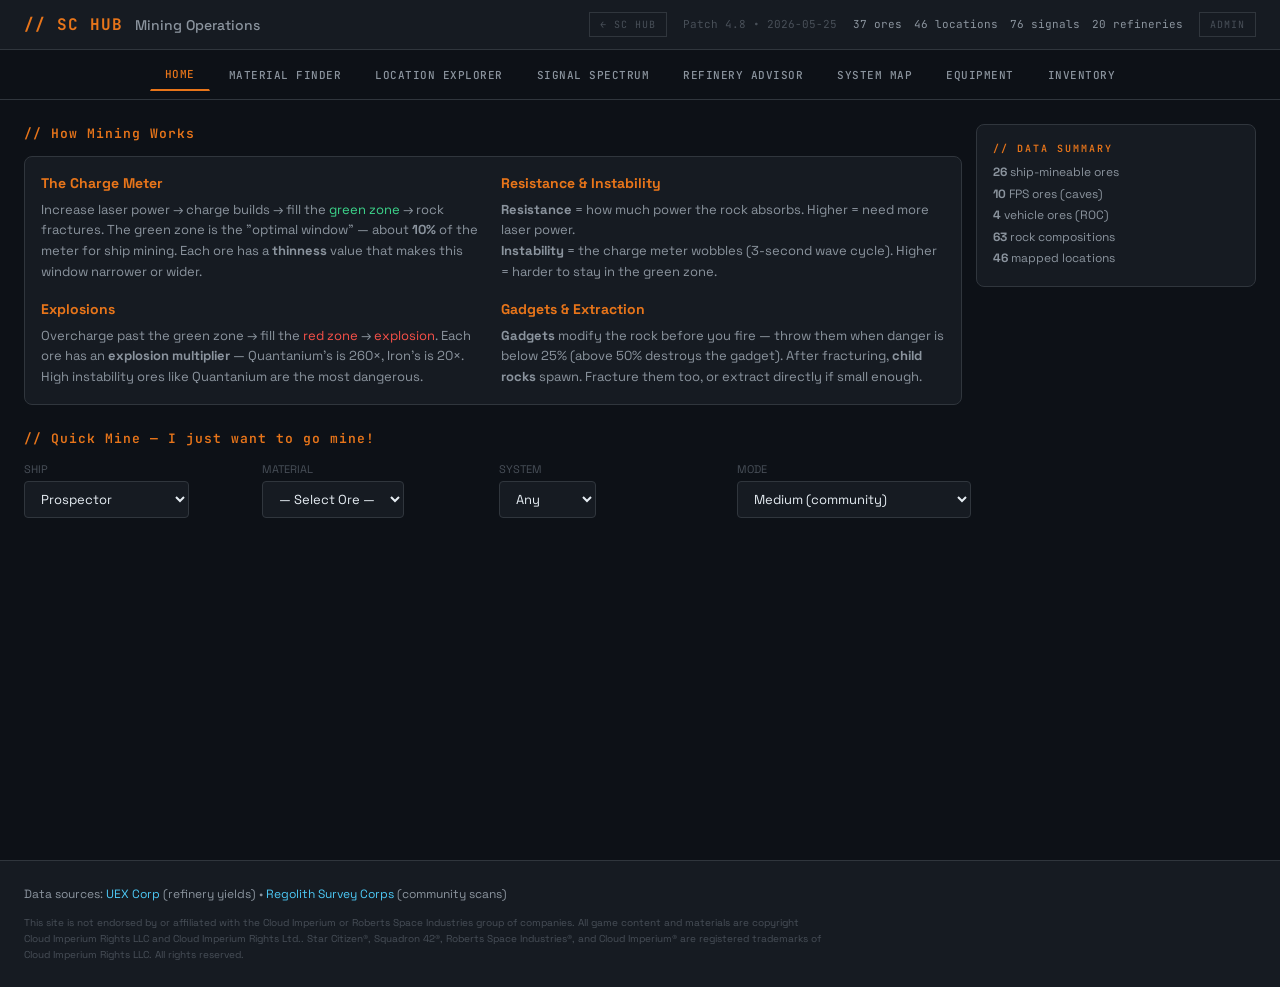
==== commit 5a6f7e04: "Add "<- SC Hub" back link to header" ====
--- a/index.html
+++ b/index.html
@@ -18,6 +18,7 @@
       <span class="logo-sub">Mining Operations</span>
     </div>
     <div class="header-right">
+      <a href="https://seeknd.github.io/sc-hub/" class="admin-link hub-back" title="Back to SC Hub">← SC HUB</a>
       <span id="header-patch" class="header-patch">Patch — • —</span>
       <span id="header-stats" class="header-stats"></span>
       <a href="admin/admin.html" class="admin-link">ADMIN</a>
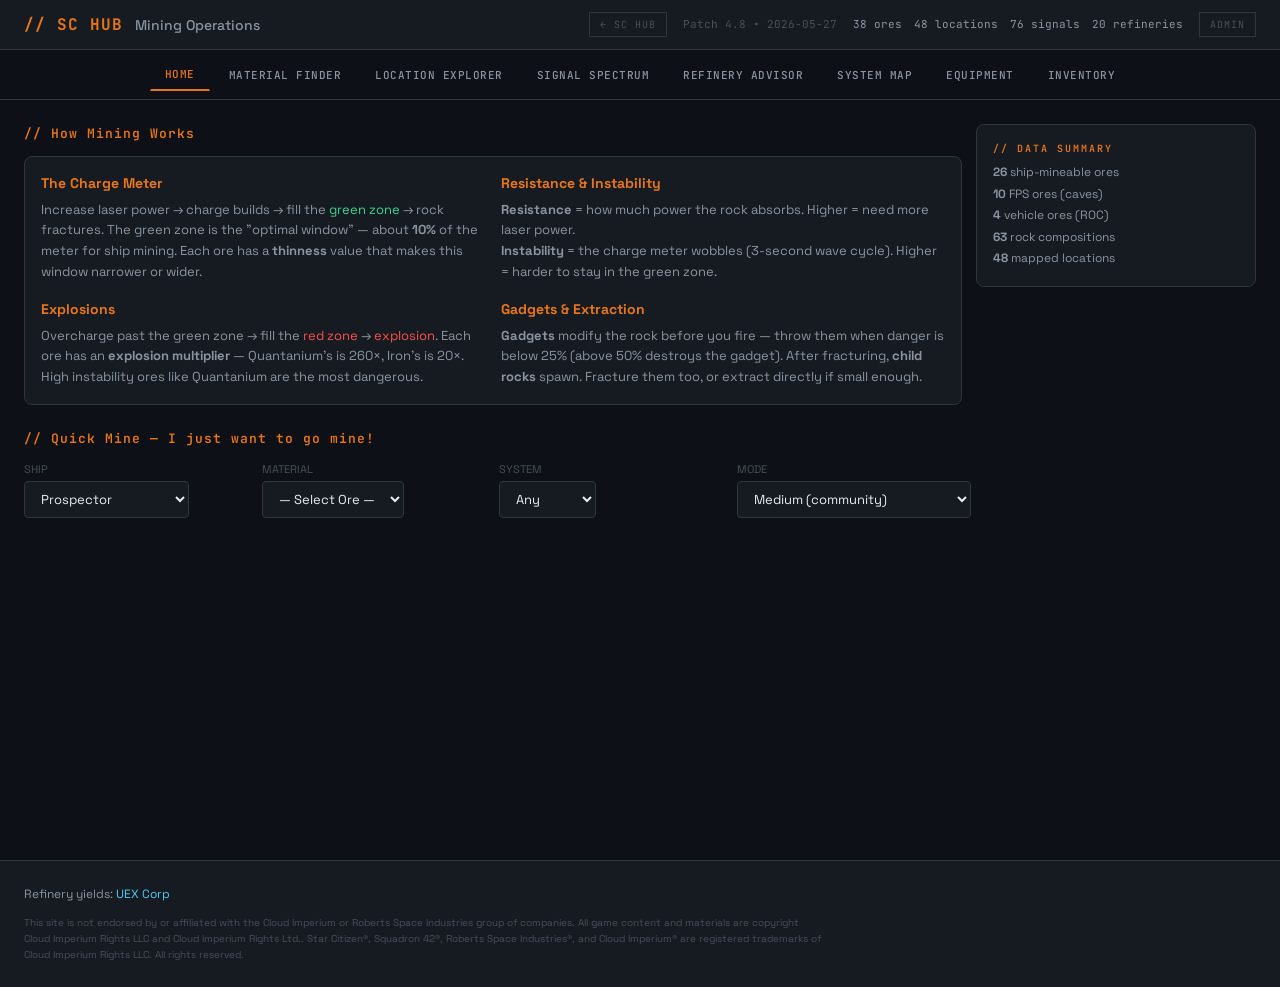
==== commit 8342d248: "Add shopping-list modal with Cornerstone links New 🛒 Shopping list buttons: - Quick Mine: opens a mo" ====
--- a/index.html
+++ b/index.html
@@ -183,5 +183,6 @@
   <script src="js/equipment.js"></script>
   <script src="js/refinery.js"></script>
   <script src="js/inventory.js"></script>
+  <script src="js/cstone_shopping.js"></script>
 </body>
 </html>
